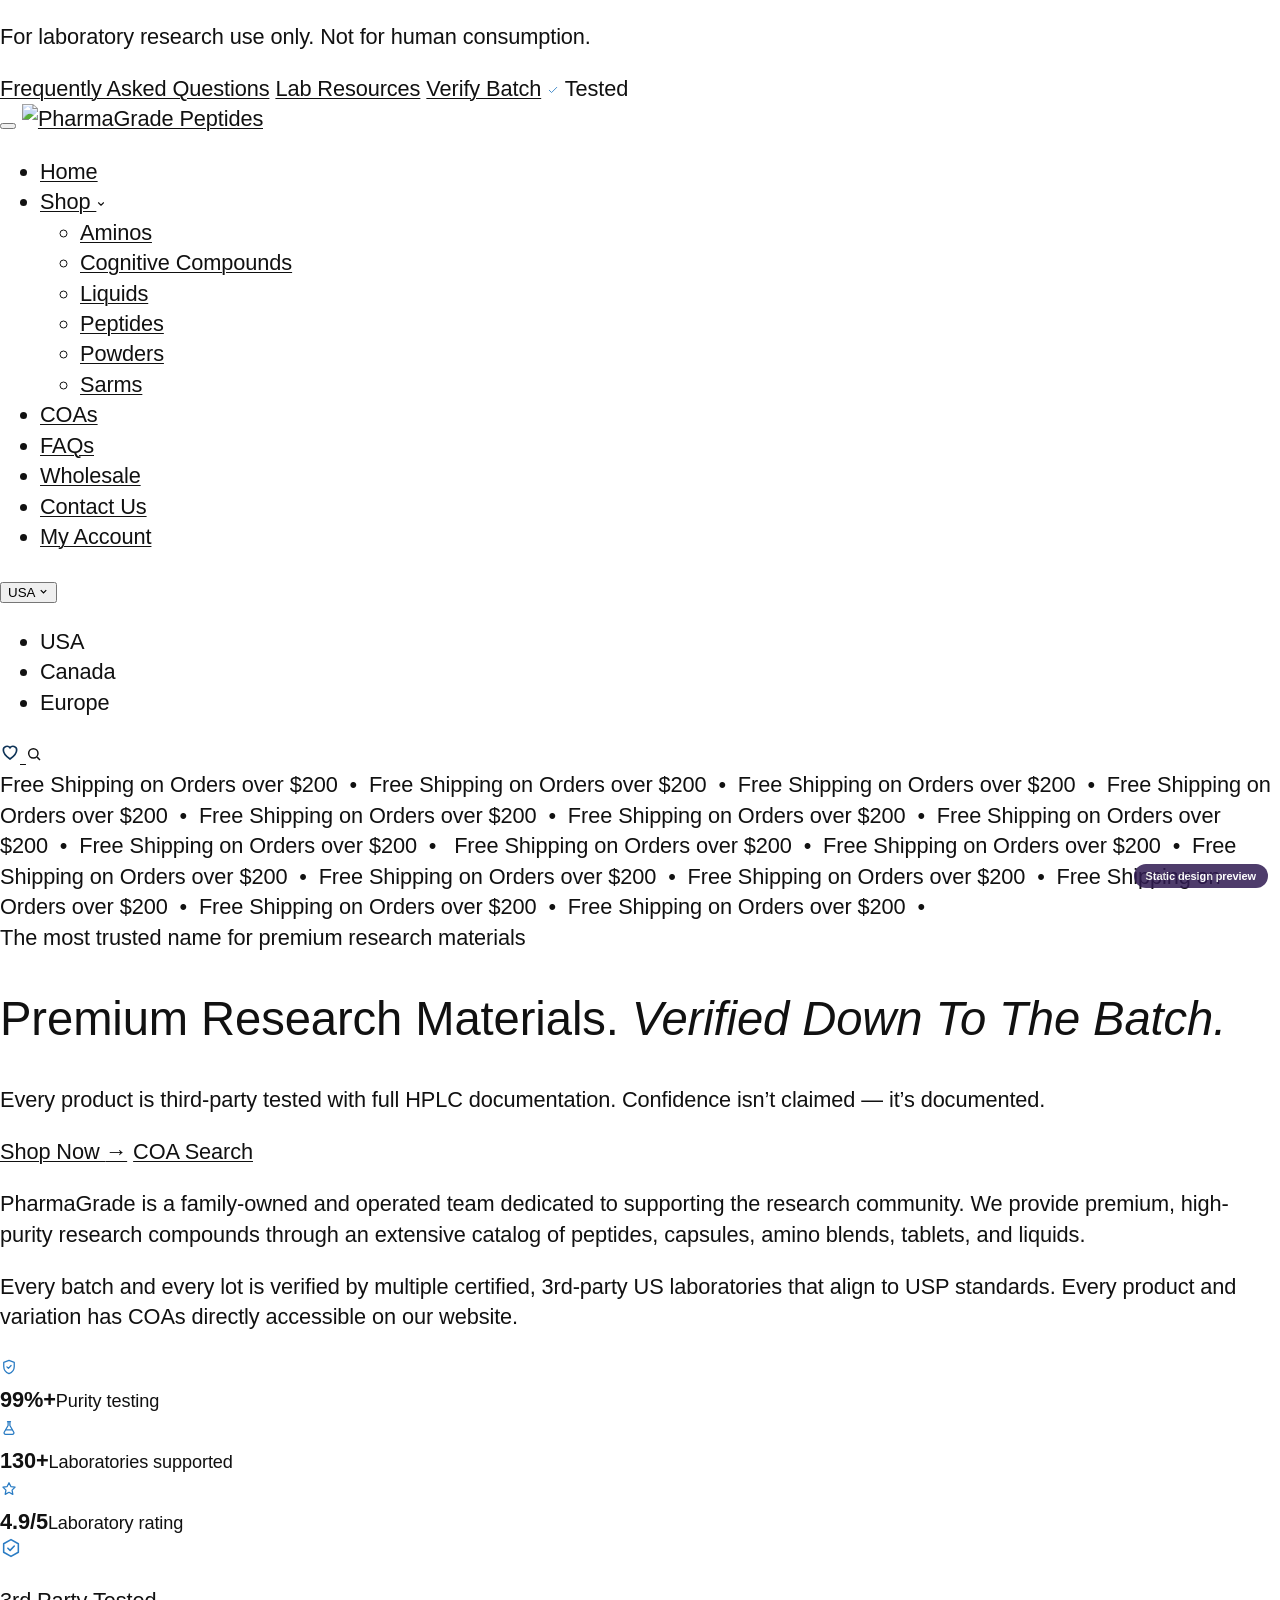
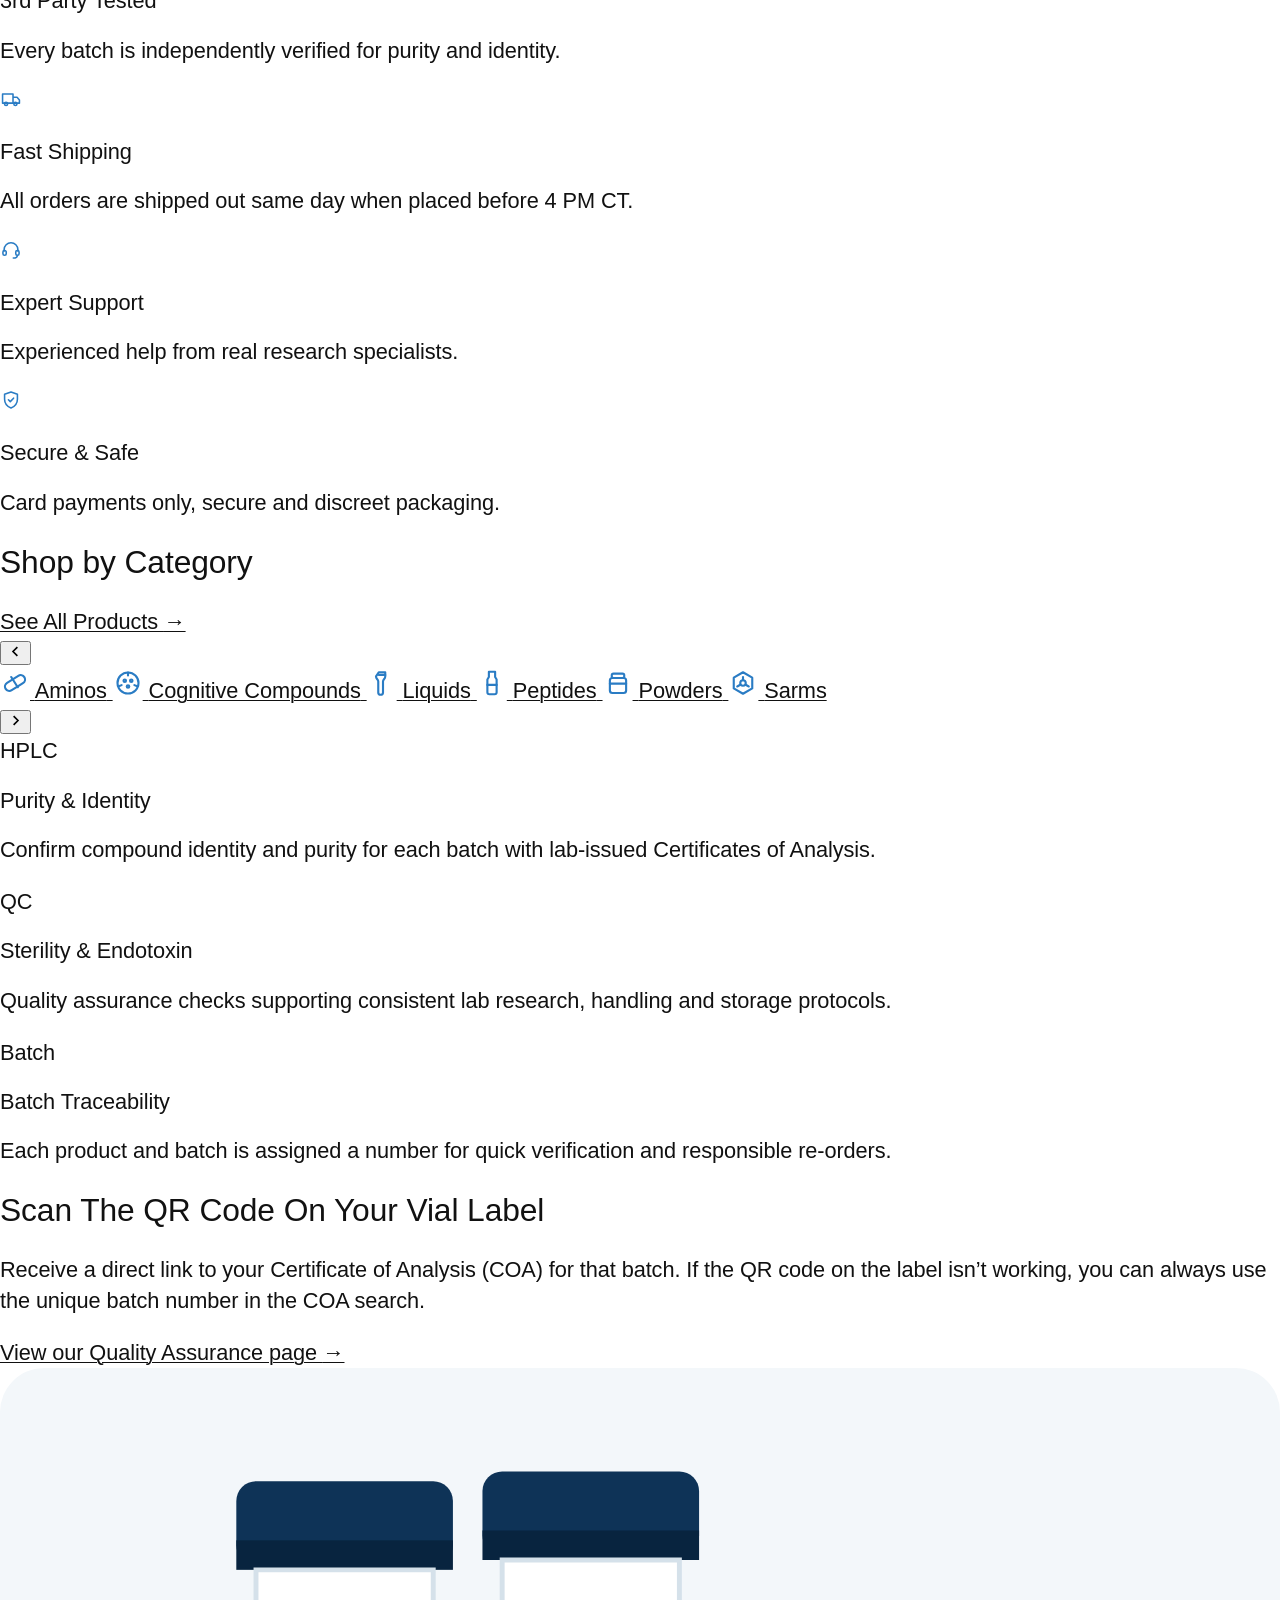
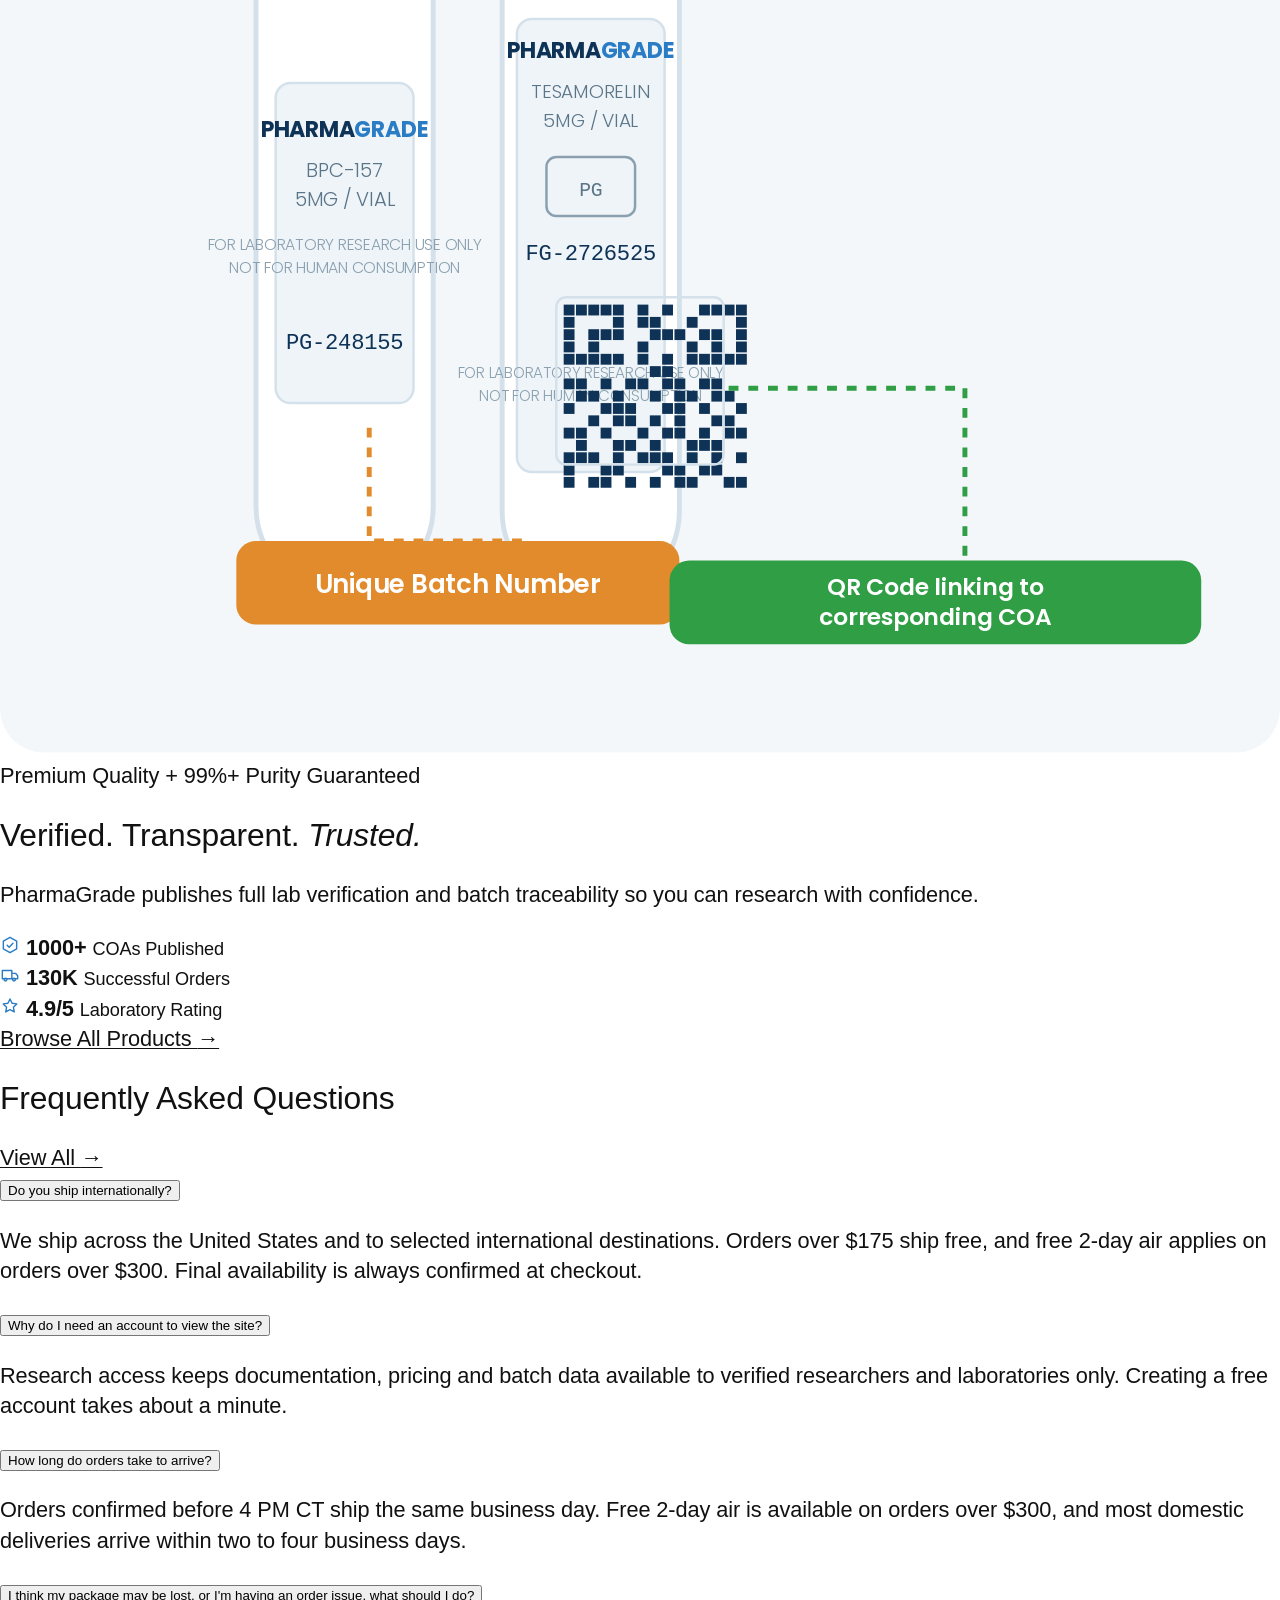
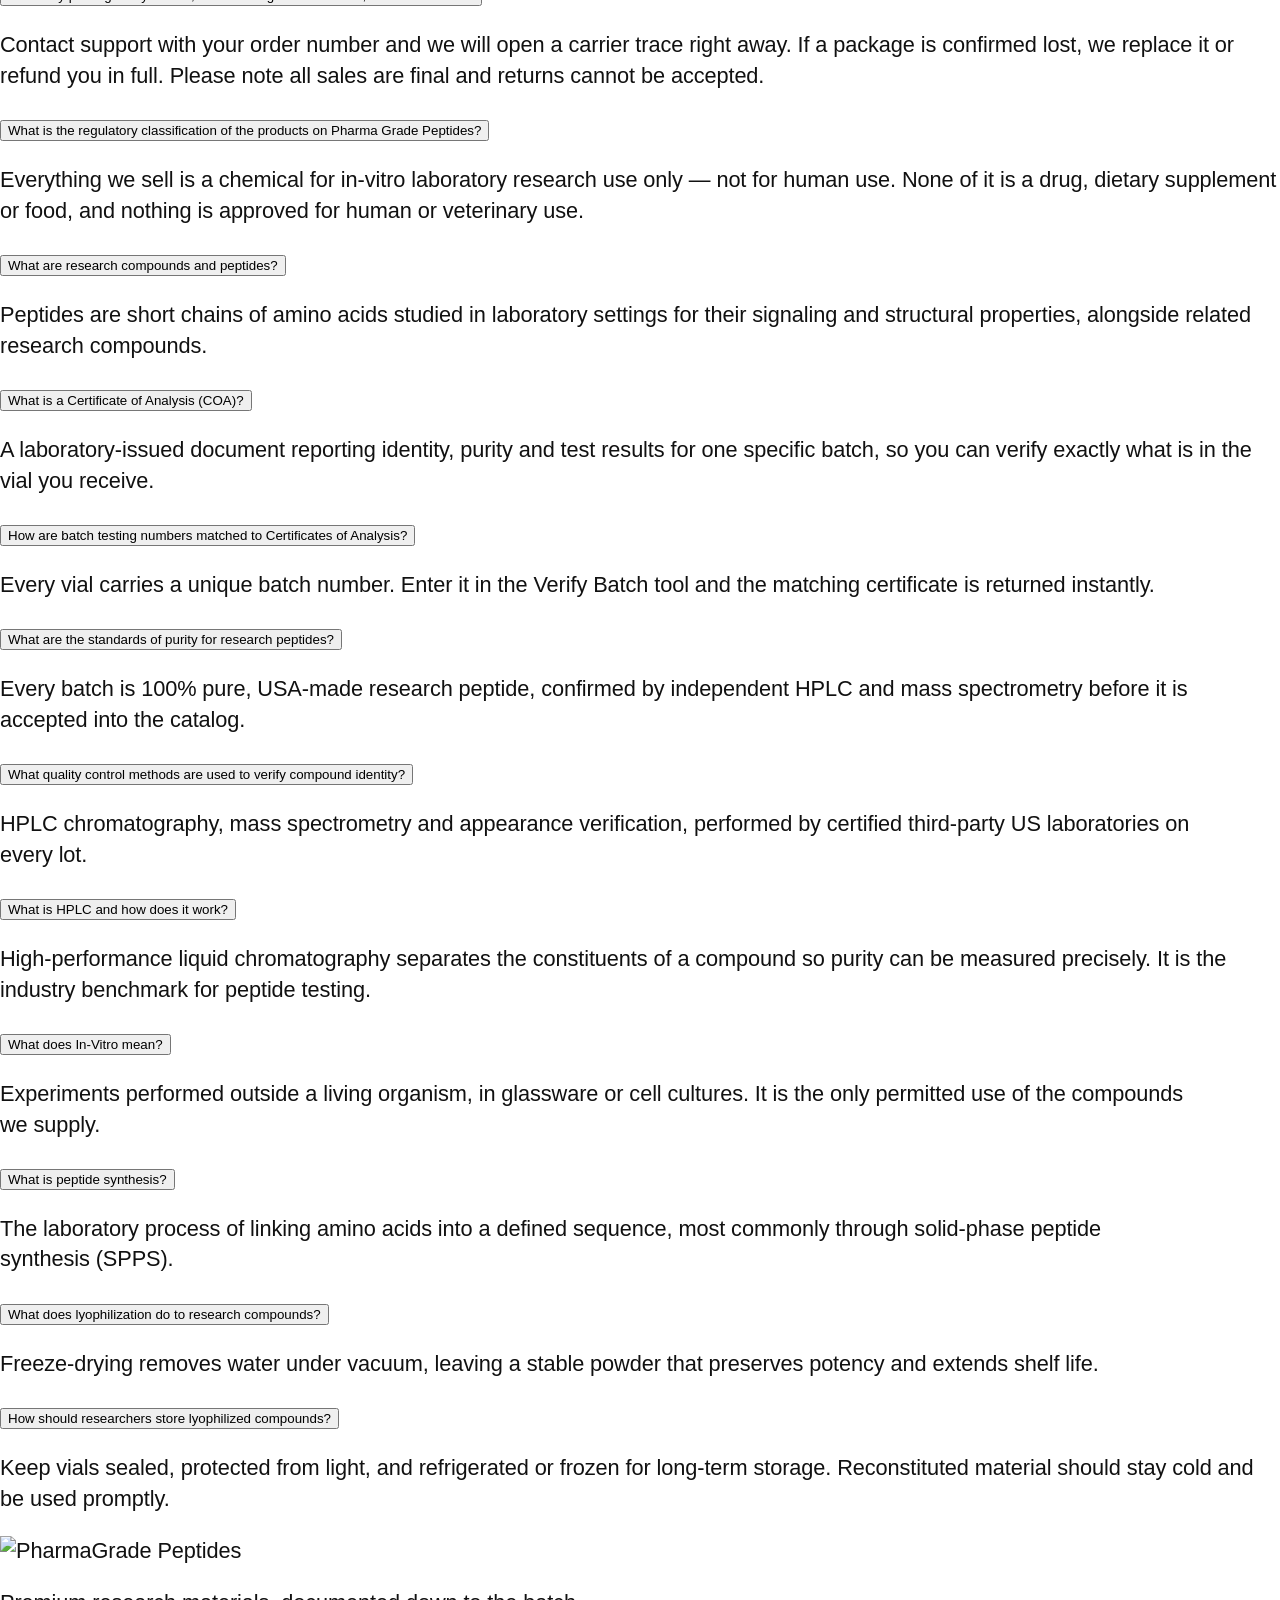
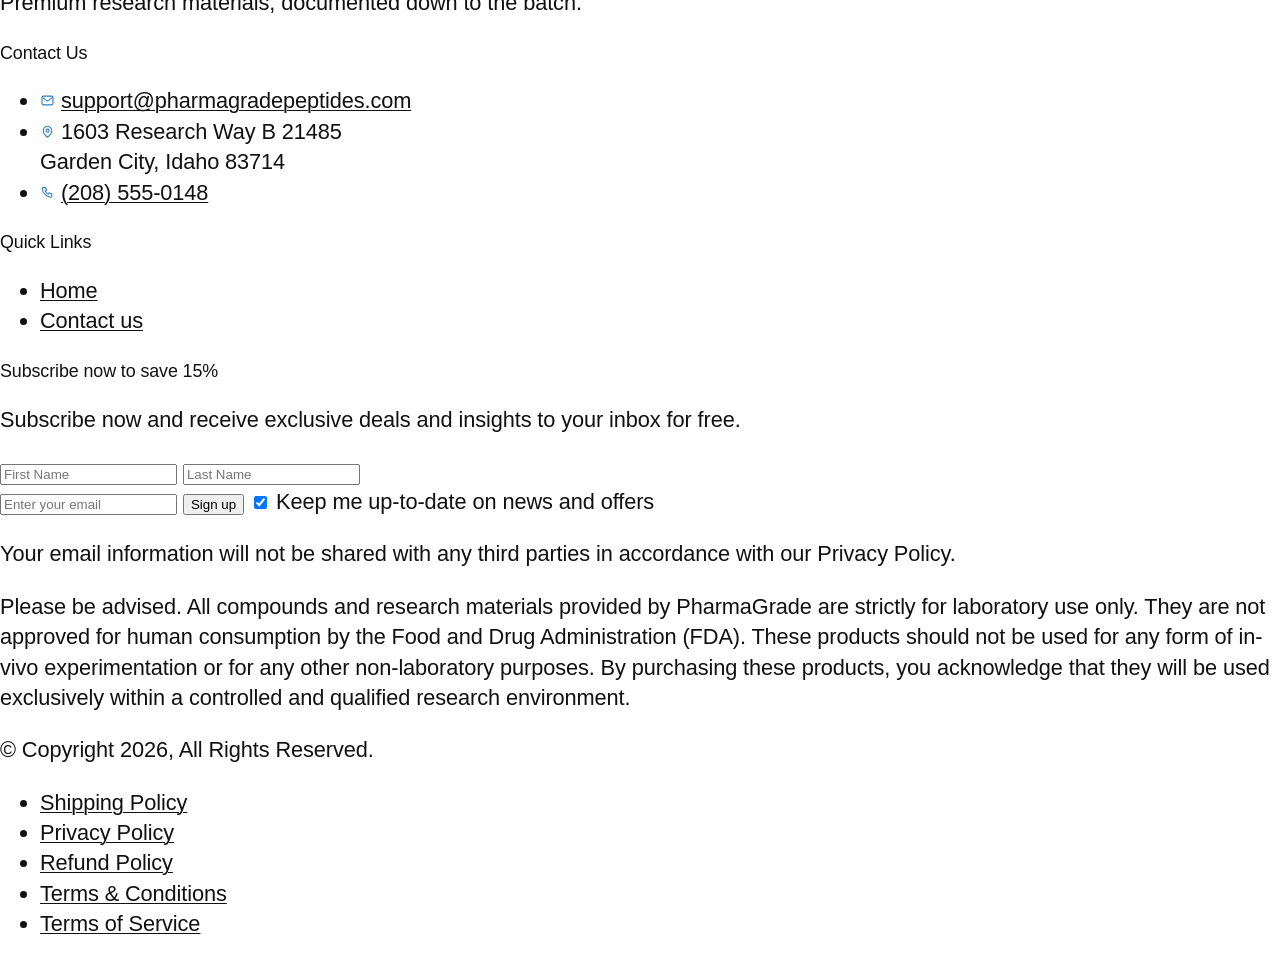
==== landing.html @ 243227a5 "Pharma Grade Peptides — design preview: landing, login (full + card), FAQ" ====
<!DOCTYPE html>
<html lang="en-US">
<head>
	<meta charset="UTF-8">
	<meta name="viewport" content="width=device-width, initial-scale=1">
	<link rel="preconnect" href="https://fonts.gstatic.com" crossorigin>
	<meta name="viewport" content="width=device-width, initial-scale=1" />
<meta name='robots' content='max-image-preview:large' />
<title>pharmagradepeptides</title>
<link rel='dns-prefetch' href='//fonts.googleapis.com' />




<style id="wp-img-auto-sizes-contain-inline-css">
img:is([sizes=auto i],[sizes^="auto," i]){contain-intrinsic-size:3000px 1500px}
/*# sourceURL=wp-img-auto-sizes-contain-inline-css */
</style>
<style id="wp-emoji-styles-inline-css">

	img.wp-smiley, img.emoji {
		display: inline !important;
		border: none !important;
		box-shadow: none !important;
		height: 1em !important;
		width: 1em !important;
		margin: 0 0.07em !important;
		vertical-align: -0.1em !important;
		background: none !important;
		padding: 0 !important;
	}
/*# sourceURL=wp-emoji-styles-inline-css */
</style>
<style id="wp-block-library-inline-css">
:root{--wp-block-synced-color:#7a00df;--wp-block-synced-color--rgb:122,0,223;--wp-bound-block-color:var(--wp-block-synced-color);--wp-editor-canvas-background:#ddd;--wp-admin-theme-color:#007cba;--wp-admin-theme-color--rgb:0,124,186;--wp-admin-theme-color-darker-10:#006ba1;--wp-admin-theme-color-darker-10--rgb:0,107,160.5;--wp-admin-theme-color-darker-20:#005a87;--wp-admin-theme-color-darker-20--rgb:0,90,135;--wp-admin-border-width-focus:2px}@media (min-resolution:192dpi){:root{--wp-admin-border-width-focus:1.5px}}.wp-element-button{cursor:pointer}:root .has-very-light-gray-background-color{background-color:#eee}:root .has-very-dark-gray-background-color{background-color:#313131}:root .has-very-light-gray-color{color:#eee}:root .has-very-dark-gray-color{color:#313131}:root .has-vivid-green-cyan-to-vivid-cyan-blue-gradient-background{background:linear-gradient(135deg,#00d084,#0693e3)}:root .has-purple-crush-gradient-background{background:linear-gradient(135deg,#34e2e4,#4721fb 50%,#ab1dfe)}:root .has-hazy-dawn-gradient-background{background:linear-gradient(135deg,#faaca8,#dad0ec)}:root .has-subdued-olive-gradient-background{background:linear-gradient(135deg,#fafae1,#67a671)}:root .has-atomic-cream-gradient-background{background:linear-gradient(135deg,#fdd79a,#004a59)}:root .has-nightshade-gradient-background{background:linear-gradient(135deg,#330968,#31cdcf)}:root .has-midnight-gradient-background{background:linear-gradient(135deg,#020381,#2874fc)}:root{--wp--preset--font-size--normal:16px;--wp--preset--font-size--huge:42px}.has-regular-font-size{font-size:1em}.has-larger-font-size{font-size:2.625em}.has-normal-font-size{font-size:var(--wp--preset--font-size--normal)}.has-huge-font-size{font-size:var(--wp--preset--font-size--huge)}:root .has-text-align-center{text-align:center}:root .has-text-align-left{text-align:left}:root .has-text-align-right{text-align:right}.has-fit-text{white-space:nowrap!important}#end-resizable-editor-section{display:none}.aligncenter{clear:both}.items-justified-left{justify-content:flex-start}.items-justified-center{justify-content:center}.items-justified-right{justify-content:flex-end}.items-justified-space-between{justify-content:space-between}.screen-reader-text{word-wrap:normal!important;border:0;clip-path:inset(50%);height:1px;margin:-1px;overflow:hidden;padding:0;position:absolute;width:1px;word-break:normal!important}.screen-reader-text:focus{background-color:#ddd;clip-path:none;color:#444;display:block;font-size:1em;height:auto;left:5px;line-height:normal;padding:15px 23px 14px;text-decoration:none;top:5px;width:auto;z-index:100000}html :where(.has-border-color){border-style:solid}html :where([style^=border-color],[style*=";border-color"],[style*="; border-color"]){border-style:solid}html :where([style^=border-top-color],[style*=";border-top-color"],[style*="; border-top-color"]){border-top-style:solid}html :where([style^=border-right-color],[style*=";border-right-color"],[style*="; border-right-color"]){border-right-style:solid}html :where([style^=border-bottom-color],[style*=";border-bottom-color"],[style*="; border-bottom-color"]){border-bottom-style:solid}html :where([style^=border-left-color],[style*=";border-left-color"],[style*="; border-left-color"]){border-left-style:solid}html :where([style^=border-width],[style*=";border-width"],[style*="; border-width"]){border-style:solid}html :where([style^=border-top-width],[style*=";border-top-width"],[style*="; border-top-width"]){border-top-style:solid}html :where([style^=border-right-width],[style*=";border-right-width"],[style*="; border-right-width"]){border-right-style:solid}html :where([style^=border-bottom-width],[style*=";border-bottom-width"],[style*="; border-bottom-width"]){border-bottom-style:solid}html :where([style^=border-left-width],[style*=";border-left-width"],[style*="; border-left-width"]){border-left-style:solid}html :where(img[class*=wp-image-]){height:auto;max-width:100%}:where(figure){margin:0 0 1em}html :where(.is-position-sticky){--wp-admin--admin-bar--position-offset:var(--wp-admin--admin-bar--height,0px)}@media screen and (max-width:600px){html :where(.is-position-sticky){--wp-admin--admin-bar--position-offset:0px}}
/*# sourceURL=/wp-includes/css/dist/block-library/common.min.css */
</style>
<style id="global-styles-inline-css">
:root{--wp--preset--aspect-ratio--square: 1;--wp--preset--aspect-ratio--4-3: 4/3;--wp--preset--aspect-ratio--3-4: 3/4;--wp--preset--aspect-ratio--3-2: 3/2;--wp--preset--aspect-ratio--2-3: 2/3;--wp--preset--aspect-ratio--16-9: 16/9;--wp--preset--aspect-ratio--9-16: 9/16;--wp--preset--color--black: #000000;--wp--preset--color--cyan-bluish-gray: #abb8c3;--wp--preset--color--white: #ffffff;--wp--preset--color--pale-pink: #f78da7;--wp--preset--color--vivid-red: #cf2e2e;--wp--preset--color--luminous-vivid-orange: #ff6900;--wp--preset--color--luminous-vivid-amber: #fcb900;--wp--preset--color--light-green-cyan: #7bdcb5;--wp--preset--color--vivid-green-cyan: #00d084;--wp--preset--color--pale-cyan-blue: #8ed1fc;--wp--preset--color--vivid-cyan-blue: #0693e3;--wp--preset--color--vivid-purple: #9b51e0;--wp--preset--color--base: #FFFFFF;--wp--preset--color--contrast: #111111;--wp--preset--color--accent-1: #FFEE58;--wp--preset--color--accent-2: #F6CFF4;--wp--preset--color--accent-3: #503AA8;--wp--preset--color--accent-4: #686868;--wp--preset--color--accent-5: #FBFAF3;--wp--preset--color--accent-6: color-mix(in srgb, currentColor 20%, transparent);--wp--preset--gradient--vivid-cyan-blue-to-vivid-purple: linear-gradient(135deg,rgb(6,147,227) 0%,rgb(155,81,224) 100%);--wp--preset--gradient--light-green-cyan-to-vivid-green-cyan: linear-gradient(135deg,rgb(122,220,180) 0%,rgb(0,208,130) 100%);--wp--preset--gradient--luminous-vivid-amber-to-luminous-vivid-orange: linear-gradient(135deg,rgb(252,185,0) 0%,rgb(255,105,0) 100%);--wp--preset--gradient--luminous-vivid-orange-to-vivid-red: linear-gradient(135deg,rgb(255,105,0) 0%,rgb(207,46,46) 100%);--wp--preset--gradient--very-light-gray-to-cyan-bluish-gray: linear-gradient(135deg,rgb(238,238,238) 0%,rgb(169,184,195) 100%);--wp--preset--gradient--cool-to-warm-spectrum: linear-gradient(135deg,rgb(74,234,220) 0%,rgb(151,120,209) 20%,rgb(207,42,186) 40%,rgb(238,44,130) 60%,rgb(251,105,98) 80%,rgb(254,248,76) 100%);--wp--preset--gradient--blush-light-purple: linear-gradient(135deg,rgb(255,206,236) 0%,rgb(152,150,240) 100%);--wp--preset--gradient--blush-bordeaux: linear-gradient(135deg,rgb(254,205,165) 0%,rgb(254,45,45) 50%,rgb(107,0,62) 100%);--wp--preset--gradient--luminous-dusk: linear-gradient(135deg,rgb(255,203,112) 0%,rgb(199,81,192) 50%,rgb(65,88,208) 100%);--wp--preset--gradient--pale-ocean: linear-gradient(135deg,rgb(255,245,203) 0%,rgb(182,227,212) 50%,rgb(51,167,181) 100%);--wp--preset--gradient--electric-grass: linear-gradient(135deg,rgb(202,248,128) 0%,rgb(113,206,126) 100%);--wp--preset--gradient--midnight: linear-gradient(135deg,rgb(2,3,129) 0%,rgb(40,116,252) 100%);--wp--preset--font-size--small: 0.875rem;--wp--preset--font-size--medium: clamp(1rem, 1rem + ((1vw - 0.2rem) * 0.196), 1.125rem);--wp--preset--font-size--large: clamp(1.125rem, 1.125rem + ((1vw - 0.2rem) * 0.392), 1.375rem);--wp--preset--font-size--x-large: clamp(1.75rem, 1.75rem + ((1vw - 0.2rem) * 0.392), 2rem);--wp--preset--font-size--xx-large: clamp(2.15rem, 2.15rem + ((1vw - 0.2rem) * 1.333), 3rem);--wp--preset--font-family--manrope: Manrope, sans-serif;--wp--preset--font-family--fira-code: "Fira Code", monospace;--wp--preset--spacing--20: 10px;--wp--preset--spacing--30: 20px;--wp--preset--spacing--40: 30px;--wp--preset--spacing--50: clamp(30px, 5vw, 50px);--wp--preset--spacing--60: clamp(30px, 7vw, 70px);--wp--preset--spacing--70: clamp(50px, 7vw, 90px);--wp--preset--spacing--80: clamp(70px, 10vw, 140px);--wp--preset--shadow--natural: 6px 6px 9px rgba(0, 0, 0, 0.2);--wp--preset--shadow--deep: 12px 12px 50px rgba(0, 0, 0, 0.4);--wp--preset--shadow--sharp: 6px 6px 0px rgba(0, 0, 0, 0.2);--wp--preset--shadow--outlined: 6px 6px 0px -3px rgb(255, 255, 255), 6px 6px rgb(0, 0, 0);--wp--preset--shadow--crisp: 6px 6px 0px rgb(0, 0, 0);}.wp-block-button{--wp--preset--dimension--25: 25%;--wp--preset--dimension--50: 50%;--wp--preset--dimension--75: 75%;--wp--preset--dimension--100: 100%;}:root { --wp--style--global--content-size: 645px;--wp--style--global--wide-size: 1340px; }:where(body) { margin: 0; }.wp-site-blocks { padding-top: var(--wp--style--root--padding-top); padding-bottom: var(--wp--style--root--padding-bottom); }.has-global-padding { padding-right: var(--wp--style--root--padding-right); padding-left: var(--wp--style--root--padding-left); }.has-global-padding > .alignfull { margin-right: calc(var(--wp--style--root--padding-right) * -1); margin-left: calc(var(--wp--style--root--padding-left) * -1); }.has-global-padding :where(:not(.alignfull.is-layout-flow) > .has-global-padding:not(.wp-block-block, .alignfull)) { padding-right: 0; padding-left: 0; }.has-global-padding :where(:not(.alignfull.is-layout-flow) > .has-global-padding:not(.wp-block-block, .alignfull)) > .alignfull { margin-left: 0; margin-right: 0; }.wp-site-blocks > .alignleft { float: left; margin-right: 2em; }.wp-site-blocks > .alignright { float: right; margin-left: 2em; }.wp-site-blocks > .aligncenter { justify-content: center; margin-left: auto; margin-right: auto; }:where(.wp-site-blocks) > * { margin-block-start: 1.2rem; margin-block-end: 0; }:where(.wp-site-blocks) > :first-child { margin-block-start: 0; }:where(.wp-site-blocks) > :last-child { margin-block-end: 0; }:root { --wp--style--block-gap: 1.2rem; }:root :where(.is-layout-flow) > :first-child{margin-block-start: 0;}:root :where(.is-layout-flow) > :last-child{margin-block-end: 0;}:root :where(.is-layout-flow) > *{margin-block-start: 1.2rem;margin-block-end: 0;}:root :where(.is-layout-constrained) > :first-child{margin-block-start: 0;}:root :where(.is-layout-constrained) > :last-child{margin-block-end: 0;}:root :where(.is-layout-constrained) > *{margin-block-start: 1.2rem;margin-block-end: 0;}:root :where(.is-layout-flex){gap: 1.2rem;}:root :where(.is-layout-grid){gap: 1.2rem;}.is-layout-flow > .alignleft{float: left;margin-inline-start: 0;margin-inline-end: 2em;}.is-layout-flow > .alignright{float: right;margin-inline-start: 2em;margin-inline-end: 0;}.is-layout-flow > .aligncenter{margin-left: auto !important;margin-right: auto !important;}.is-layout-constrained > .alignleft{float: left;margin-inline-start: 0;margin-inline-end: 2em;}.is-layout-constrained > .alignright{float: right;margin-inline-start: 2em;margin-inline-end: 0;}.is-layout-constrained > .aligncenter{margin-left: auto !important;margin-right: auto !important;}.is-layout-constrained > :where(:not(.alignleft):not(.alignright):not(.alignfull)){max-width: var(--wp--style--global--content-size);margin-left: auto !important;margin-right: auto !important;}.is-layout-constrained > .alignwide{max-width: var(--wp--style--global--wide-size);}body .is-layout-flex{display: flex;}.is-layout-flex{flex-wrap: wrap;align-items: center;}.is-layout-flex > :is(*, div){margin: 0;}body .is-layout-grid{display: grid;}.is-layout-grid > :is(*, div){margin: 0;}body{background-color: var(--wp--preset--color--base);color: var(--wp--preset--color--contrast);font-family: var(--wp--preset--font-family--manrope);font-size: var(--wp--preset--font-size--large);font-weight: 300;letter-spacing: -0.1px;line-height: 1.4;--wp--style--root--padding-top: 0px;--wp--style--root--padding-right: var(--wp--preset--spacing--50);--wp--style--root--padding-bottom: 0px;--wp--style--root--padding-left: var(--wp--preset--spacing--50);}a:where(:not(.wp-element-button)){color: currentColor;}:root :where(a:where(:not(.wp-element-button)):hover){text-decoration: none;}h1, h2, h3, h4, h5, h6{font-weight: 400;letter-spacing: -0.1px;line-height: 1.125;}h1{font-size: var(--wp--preset--font-size--xx-large);}h2{font-size: var(--wp--preset--font-size--x-large);}h3{font-size: var(--wp--preset--font-size--large);}h4{font-size: var(--wp--preset--font-size--medium);}h5{font-size: var(--wp--preset--font-size--small);letter-spacing: 0.5px;}h6{font-size: var(--wp--preset--font-size--small);font-weight: 700;letter-spacing: 1.4px;text-transform: uppercase;}:root :where(.wp-element-button, .wp-block-button__link){background-color: var(--wp--preset--color--contrast);border-width: 0;color: var(--wp--preset--color--base);font-family: inherit;font-size: var(--wp--preset--font-size--medium);font-style: inherit;font-weight: inherit;letter-spacing: inherit;line-height: inherit;padding-top: 1rem;padding-right: 2.25rem;padding-bottom: 1rem;padding-left: 2.25rem;text-decoration: none;text-transform: inherit;}:root :where(.wp-element-button:hover, .wp-block-button__link:hover){background-color: color-mix(in srgb, var(--wp--preset--color--contrast) 85%, transparent);border-color: transparent;color: var(--wp--preset--color--base);}:root :where(.wp-element-button:focus, .wp-block-button__link:focus){outline-color: var(--wp--preset--color--accent-4);outline-offset: 2px;}:root :where(.wp-element-caption, .wp-block-audio figcaption, .wp-block-embed figcaption, .wp-block-gallery figcaption, .wp-block-image figcaption, .wp-block-table figcaption, .wp-block-video figcaption){font-size: var(--wp--preset--font-size--small);line-height: 1.4;}.has-black-color{color: var(--wp--preset--color--black) !important;}.has-cyan-bluish-gray-color{color: var(--wp--preset--color--cyan-bluish-gray) !important;}.has-white-color{color: var(--wp--preset--color--white) !important;}.has-pale-pink-color{color: var(--wp--preset--color--pale-pink) !important;}.has-vivid-red-color{color: var(--wp--preset--color--vivid-red) !important;}.has-luminous-vivid-orange-color{color: var(--wp--preset--color--luminous-vivid-orange) !important;}.has-luminous-vivid-amber-color{color: var(--wp--preset--color--luminous-vivid-amber) !important;}.has-light-green-cyan-color{color: var(--wp--preset--color--light-green-cyan) !important;}.has-vivid-green-cyan-color{color: var(--wp--preset--color--vivid-green-cyan) !important;}.has-pale-cyan-blue-color{color: var(--wp--preset--color--pale-cyan-blue) !important;}.has-vivid-cyan-blue-color{color: var(--wp--preset--color--vivid-cyan-blue) !important;}.has-vivid-purple-color{color: var(--wp--preset--color--vivid-purple) !important;}.has-base-color{color: var(--wp--preset--color--base) !important;}.has-contrast-color{color: var(--wp--preset--color--contrast) !important;}.has-accent-1-color{color: var(--wp--preset--color--accent-1) !important;}.has-accent-2-color{color: var(--wp--preset--color--accent-2) !important;}.has-accent-3-color{color: var(--wp--preset--color--accent-3) !important;}.has-accent-4-color{color: var(--wp--preset--color--accent-4) !important;}.has-accent-5-color{color: var(--wp--preset--color--accent-5) !important;}.has-accent-6-color{color: var(--wp--preset--color--accent-6) !important;}.has-black-background-color{background-color: var(--wp--preset--color--black) !important;}.has-cyan-bluish-gray-background-color{background-color: var(--wp--preset--color--cyan-bluish-gray) !important;}.has-white-background-color{background-color: var(--wp--preset--color--white) !important;}.has-pale-pink-background-color{background-color: var(--wp--preset--color--pale-pink) !important;}.has-vivid-red-background-color{background-color: var(--wp--preset--color--vivid-red) !important;}.has-luminous-vivid-orange-background-color{background-color: var(--wp--preset--color--luminous-vivid-orange) !important;}.has-luminous-vivid-amber-background-color{background-color: var(--wp--preset--color--luminous-vivid-amber) !important;}.has-light-green-cyan-background-color{background-color: var(--wp--preset--color--light-green-cyan) !important;}.has-vivid-green-cyan-background-color{background-color: var(--wp--preset--color--vivid-green-cyan) !important;}.has-pale-cyan-blue-background-color{background-color: var(--wp--preset--color--pale-cyan-blue) !important;}.has-vivid-cyan-blue-background-color{background-color: var(--wp--preset--color--vivid-cyan-blue) !important;}.has-vivid-purple-background-color{background-color: var(--wp--preset--color--vivid-purple) !important;}.has-base-background-color{background-color: var(--wp--preset--color--base) !important;}.has-contrast-background-color{background-color: var(--wp--preset--color--contrast) !important;}.has-accent-1-background-color{background-color: var(--wp--preset--color--accent-1) !important;}.has-accent-2-background-color{background-color: var(--wp--preset--color--accent-2) !important;}.has-accent-3-background-color{background-color: var(--wp--preset--color--accent-3) !important;}.has-accent-4-background-color{background-color: var(--wp--preset--color--accent-4) !important;}.has-accent-5-background-color{background-color: var(--wp--preset--color--accent-5) !important;}.has-accent-6-background-color{background-color: var(--wp--preset--color--accent-6) !important;}.has-black-border-color{border-color: var(--wp--preset--color--black) !important;}.has-cyan-bluish-gray-border-color{border-color: var(--wp--preset--color--cyan-bluish-gray) !important;}.has-white-border-color{border-color: var(--wp--preset--color--white) !important;}.has-pale-pink-border-color{border-color: var(--wp--preset--color--pale-pink) !important;}.has-vivid-red-border-color{border-color: var(--wp--preset--color--vivid-red) !important;}.has-luminous-vivid-orange-border-color{border-color: var(--wp--preset--color--luminous-vivid-orange) !important;}.has-luminous-vivid-amber-border-color{border-color: var(--wp--preset--color--luminous-vivid-amber) !important;}.has-light-green-cyan-border-color{border-color: var(--wp--preset--color--light-green-cyan) !important;}.has-vivid-green-cyan-border-color{border-color: var(--wp--preset--color--vivid-green-cyan) !important;}.has-pale-cyan-blue-border-color{border-color: var(--wp--preset--color--pale-cyan-blue) !important;}.has-vivid-cyan-blue-border-color{border-color: var(--wp--preset--color--vivid-cyan-blue) !important;}.has-vivid-purple-border-color{border-color: var(--wp--preset--color--vivid-purple) !important;}.has-base-border-color{border-color: var(--wp--preset--color--base) !important;}.has-contrast-border-color{border-color: var(--wp--preset--color--contrast) !important;}.has-accent-1-border-color{border-color: var(--wp--preset--color--accent-1) !important;}.has-accent-2-border-color{border-color: var(--wp--preset--color--accent-2) !important;}.has-accent-3-border-color{border-color: var(--wp--preset--color--accent-3) !important;}.has-accent-4-border-color{border-color: var(--wp--preset--color--accent-4) !important;}.has-accent-5-border-color{border-color: var(--wp--preset--color--accent-5) !important;}.has-accent-6-border-color{border-color: var(--wp--preset--color--accent-6) !important;}.has-vivid-cyan-blue-to-vivid-purple-gradient-background{background: var(--wp--preset--gradient--vivid-cyan-blue-to-vivid-purple) !important;}.has-light-green-cyan-to-vivid-green-cyan-gradient-background{background: var(--wp--preset--gradient--light-green-cyan-to-vivid-green-cyan) !important;}.has-luminous-vivid-amber-to-luminous-vivid-orange-gradient-background{background: var(--wp--preset--gradient--luminous-vivid-amber-to-luminous-vivid-orange) !important;}.has-luminous-vivid-orange-to-vivid-red-gradient-background{background: var(--wp--preset--gradient--luminous-vivid-orange-to-vivid-red) !important;}.has-very-light-gray-to-cyan-bluish-gray-gradient-background{background: var(--wp--preset--gradient--very-light-gray-to-cyan-bluish-gray) !important;}.has-cool-to-warm-spectrum-gradient-background{background: var(--wp--preset--gradient--cool-to-warm-spectrum) !important;}.has-blush-light-purple-gradient-background{background: var(--wp--preset--gradient--blush-light-purple) !important;}.has-blush-bordeaux-gradient-background{background: var(--wp--preset--gradient--blush-bordeaux) !important;}.has-luminous-dusk-gradient-background{background: var(--wp--preset--gradient--luminous-dusk) !important;}.has-pale-ocean-gradient-background{background: var(--wp--preset--gradient--pale-ocean) !important;}.has-electric-grass-gradient-background{background: var(--wp--preset--gradient--electric-grass) !important;}.has-midnight-gradient-background{background: var(--wp--preset--gradient--midnight) !important;}.has-small-font-size{font-size: var(--wp--preset--font-size--small) !important;}.has-medium-font-size{font-size: var(--wp--preset--font-size--medium) !important;}.has-large-font-size{font-size: var(--wp--preset--font-size--large) !important;}.has-x-large-font-size{font-size: var(--wp--preset--font-size--x-large) !important;}.has-xx-large-font-size{font-size: var(--wp--preset--font-size--xx-large) !important;}.has-manrope-font-family{font-family: var(--wp--preset--font-family--manrope) !important;}.has-fira-code-font-family{font-family: var(--wp--preset--font-family--fira-code) !important;}
/*# sourceURL=global-styles-inline-css */
</style>
<style id="wp-block-template-skip-link-inline-css">
/*! This file is auto-generated */
.skip-link.screen-reader-text{border:0;clip-path:inset(50%);height:1px;margin:-1px;overflow:hidden;padding:0;position:absolute!important;width:1px;word-wrap:normal!important;word-break:normal!important}.skip-link.screen-reader-text:focus{background-color:#eee;clip-path:none;color:#444;display:block;font-size:1em;height:auto;left:5px;line-height:normal;padding:15px 23px 14px;text-decoration:none;top:5px;width:auto;z-index:100000}
/*# sourceURL=/wp-includes/css/wp-block-template-skip-link.min.css */
</style>
<style id="twentytwentyfive-style-inline-css">
a{text-decoration-thickness:1px!important;text-underline-offset:.1em}:where(.wp-site-blocks :focus){outline-width:2px;outline-style:solid}.wp-block-navigation .wp-block-navigation-submenu .wp-block-navigation-item:not(:last-child){margin-bottom:3px}.wp-block-navigation .wp-block-navigation-item .wp-block-navigation-item__content{outline-offset:4px}.wp-block-navigation .wp-block-navigation-item ul.wp-block-navigation__submenu-container .wp-block-navigation-item__content{outline-offset:0}blockquote,caption,figcaption,h1,h2,h3,h4,h5,h6,p{text-wrap:pretty}.more-link{display:block}:where(pre){overflow-x:auto}
/*# sourceURL=http://localhost:10399/wp-content/themes/twentytwentyfive/style.min.css */
</style>
<link rel='stylesheet' id='pgp-fonts-css' href='https://fonts.googleapis.com/css2?family=Poppins:ital,wght@0,300;0,400;0,500;0,600;0,700;0,800;1,400&#038;family=Montserrat:ital,wght@0,300;0,400;0,500;0,600;0,700;0,800;1,400&#038;display=swap' media='all' />
<link rel='stylesheet' id='pgp-landing-css' href='assets/assets/css/landing.css' media='all' />
<link rel="https://api.w.org/" href="http://localhost:10399/wp-json/" />


<link rel='shortlink' href='http://localhost:10399/' />

			<style>
				.e-con.e-parent:nth-of-type(n+4):not(.e-lazyloaded):not(.e-no-lazyload),
				.e-con.e-parent:nth-of-type(n+4):not(.e-lazyloaded):not(.e-no-lazyload) * {
					background-image: none !important;
				}
				@media screen and (max-height: 1024px) {
					.e-con.e-parent:nth-of-type(n+3):not(.e-lazyloaded):not(.e-no-lazyload),
					.e-con.e-parent:nth-of-type(n+3):not(.e-lazyloaded):not(.e-no-lazyload) * {
						background-image: none !important;
					}
				}
				@media screen and (max-height: 640px) {
					.e-con.e-parent:nth-of-type(n+2):not(.e-lazyloaded):not(.e-no-lazyload),
					.e-con.e-parent:nth-of-type(n+2):not(.e-lazyloaded):not(.e-no-lazyload) * {
						background-image: none !important;
					}
				}
			</style>
			<style class="wp-fonts-local">
@font-face{font-family:Manrope;font-style:normal;font-weight:200 800;font-display:fallback;src:url('http://localhost:10399/wp-content/themes/twentytwentyfive/assets/fonts/manrope/Manrope-VariableFont_wght.woff2') format('woff2');}
@font-face{font-family:"Fira Code";font-style:normal;font-weight:300 700;font-display:fallback;src:url('http://localhost:10399/wp-content/themes/twentytwentyfive/assets/fonts/fira-code/FiraCode-VariableFont_wght.woff2') format('woff2');}
</style>
</head>
<body class="home wp-singular page-template-default page page-id-5 wp-embed-responsive wp-theme-twentytwentyfive pgp-standalone elementor-default elementor-kit-12">
		<div class="pgp-site">

			<!-- ======================= Top utility bar ======================= -->
			<div class="pgp-topbar">
				<div class="pgp-container pgp-topbar__in">
					<p class="pgp-topbar__note">For laboratory research use only. Not for human consumption.</p>
					<div class="pgp-topbar__links">
						<a href="#pgp-faq">Frequently Asked Questions</a>
						<a href="#">Lab Resources</a>
						<a href="#">Verify Batch</a>
						<span class="pgp-topbar__pill"><svg viewBox="0 0 24 24" width="12" height="12" fill="none" stroke="#2a7cc4" stroke-width="1.7" stroke-linecap="round" stroke-linejoin="round" aria-hidden="true"><path d="M4.5 12.5l4.6 4.6L19.5 6.7"/></svg> Tested</span>
					</div>
				</div>
			</div>

			<!-- ======================= Header ======================= -->
			<header class="pgp-header" id="pgpHeader">
				<div class="pgp-container pgp-header__in">
					<button type="button" class="pgp-burger js-pgp-burger" aria-label="Open menu" aria-expanded="false" aria-controls="pgpNav">
						<span></span><span></span><span></span>
					</button>

					<a class="pgp-logo" href="http://localhost:10399/">
						<img decoding="async" src="assets/assets/img/logo.svg" alt="PharmaGrade Peptides" width="150" height="44">
					</a>

					<nav class="pgp-nav" id="pgpNav" aria-label="Primary">
						<ul>
							<li class="is-active"><a href="http://localhost:10399/">Home</a></li>
							<li class="pgp-nav__has-sub">
								<a href="#">Shop <svg viewBox="0 0 24 24" width="10" height="10" fill="none" stroke="#2a7cc4" stroke-width="1.7" stroke-linecap="round" stroke-linejoin="round" aria-hidden="true"><path d="m6 9 6 6 6-6" fill="none" stroke="currentColor" stroke-width="2.6" stroke-linecap="round" stroke-linejoin="round"/></svg></a>
								<ul class="pgp-nav__sub">
									<li><a href="#">Aminos</a></li>
									<li><a href="#">Cognitive Compounds</a></li>
									<li><a href="#">Liquids</a></li>
									<li><a href="#">Peptides</a></li>
									<li><a href="#">Powders</a></li>
									<li><a href="#">Sarms</a></li>
								</ul>
							</li>
							<li><a href="#">COAs</a></li>
							<li><a href="#pgp-faq">FAQs</a></li>
							<li><a href="#">Wholesale</a></li>
							<li><a href="#">Contact Us</a></li>
							<li><a href="http://localhost:10399/research-access/">My Account</a></li>
						</ul>
					</nav>

					<div class="pgp-header__tools">
						<div class="pgp-region js-pgp-region">
							<button type="button" class="pgp-region__btn" aria-haspopup="true" aria-expanded="false">
								<span class="js-pgp-region-label">USA</span>
								<svg viewBox="0 0 24 24" width="11" height="11" fill="none" stroke="currentColor" stroke-width="2.6" aria-hidden="true"><path d="m6 9 6 6 6-6"/></svg>
							</button>
							<ul class="pgp-region__menu" role="menu">
								<li role="menuitem" tabindex="0" data-region="USA">USA</li>
								<li role="menuitem" tabindex="0" data-region="CA">Canada</li>
								<li role="menuitem" tabindex="0" data-region="EU">Europe</li>
							</ul>
						</div>
						<a class="pgp-wishlist" href="#" aria-label="Saved items">
							<svg viewBox="0 0 24 24" width="20" height="20" fill="none" stroke="#0e3357" stroke-width="2" aria-hidden="true"><path d="M12 20.4S4 15.1 4 9.6A4.4 4.4 0 0 1 12 7a4.4 4.4 0 0 1 8 2.6c0 5.5-8 10.8-8 10.8z"/></svg>
							<i></i>
						</a>
						<a class="pgp-searchbtn" href="http://localhost:10399/?s=" aria-label="Search">
							<svg viewBox="0 0 24 24" width="16" height="16" fill="none" stroke="currentColor" stroke-width="2.2" aria-hidden="true"><circle cx="11" cy="11" r="7"/><path d="m21 21-4.3-4.3"/></svg>
						</a>
					</div>
				</div>
			</header>

			<!-- ======================= Shipping marquee ======================= -->
			<div class="pgp-marquee" aria-hidden="true">
				<div class="pgp-marquee__track">
					<span>Free Shipping on Orders over $200&nbsp;&nbsp;&bull;&nbsp;&nbsp;Free Shipping on Orders over $200&nbsp;&nbsp;&bull;&nbsp;&nbsp;Free Shipping on Orders over $200&nbsp;&nbsp;&bull;&nbsp;&nbsp;Free Shipping on Orders over $200&nbsp;&nbsp;&bull;&nbsp;&nbsp;Free Shipping on Orders over $200&nbsp;&nbsp;&bull;&nbsp;&nbsp;Free Shipping on Orders over $200&nbsp;&nbsp;&bull;&nbsp;&nbsp;Free Shipping on Orders over $200&nbsp;&nbsp;&bull;&nbsp;&nbsp;Free Shipping on Orders over $200&nbsp;&nbsp;&bull;&nbsp;&nbsp;</span>
					<span>Free Shipping on Orders over $200&nbsp;&nbsp;&bull;&nbsp;&nbsp;Free Shipping on Orders over $200&nbsp;&nbsp;&bull;&nbsp;&nbsp;Free Shipping on Orders over $200&nbsp;&nbsp;&bull;&nbsp;&nbsp;Free Shipping on Orders over $200&nbsp;&nbsp;&bull;&nbsp;&nbsp;Free Shipping on Orders over $200&nbsp;&nbsp;&bull;&nbsp;&nbsp;Free Shipping on Orders over $200&nbsp;&nbsp;&bull;&nbsp;&nbsp;Free Shipping on Orders over $200&nbsp;&nbsp;&bull;&nbsp;&nbsp;Free Shipping on Orders over $200&nbsp;&nbsp;&bull;&nbsp;&nbsp;</span>
				</div>
			</div>

			<!-- ======================= Hero ======================= -->
			<section class="pgp-hero">
				<div class="pgp-container">
					<div class="pgp-hero__panel">
						<div class="pgp-hero__grid">
							<div class="pgp-hero__copy">
								<span class="pgp-hero__badge">The most trusted name for premium research materials</span>
								<h1>Premium Research Materials. <em>Verified Down To The Batch.</em></h1>
								<p>Every product is third-party tested with full HPLC documentation. Confidence isn&rsquo;t claimed &mdash; it&rsquo;s documented.</p>
								<div class="pgp-hero__cta">
									<a class="pgp-btn pgp-btn--sky" href="#pgp-categories">Shop Now <span class="pgp-arrow">&rarr;</span></a>
									<a class="pgp-btn pgp-btn--ghost" href="#">COA Search</a>
								</div>
							</div>
							<div class="pgp-hero__side">
								<div class="pgp-hero__about">
									<p>PharmaGrade is a family-owned and operated team dedicated to supporting the research community. We provide premium, high-purity research compounds through an extensive catalog of peptides, capsules, amino blends, tablets, and liquids.</p>
									<p>Every batch and every lot is verified by multiple certified, 3rd-party US laboratories that align to USP standards. Every product and variation has COAs directly accessible on our website.</p>
								</div>
								<div class="pgp-hero__stats">
									<div class="pgp-hero__stat">
										<span class="pgp-hero__staticon"><svg viewBox="0 0 24 24" width="18" height="18" fill="none" stroke="#2a7cc4" stroke-width="1.7" stroke-linecap="round" stroke-linejoin="round" aria-hidden="true"><path d="M12 3.2l7 2.6v5.4c0 4.6-3 7.9-7 9.6-4-1.7-7-5-7-9.6V5.8z"/><path d="M9.2 11.8l2 2 3.6-3.8"/></svg></span>
										<div><b>99%+</b><small>Purity testing</small></div>
									</div>
									<div class="pgp-hero__stat">
										<span class="pgp-hero__staticon"><svg viewBox="0 0 24 24" width="18" height="18" fill="none" stroke="#2a7cc4" stroke-width="1.7" stroke-linecap="round" stroke-linejoin="round" aria-hidden="true"><path d="M10 3.5h4M10.8 3.5v5.1L5.6 17.7a2 2 0 0 0 1.8 2.8h9.2a2 2 0 0 0 1.8-2.8l-5.2-9.1V3.5"/><path d="M8 14.5h8"/></svg></span>
										<div><b>130+</b><small>Laboratories supported</small></div>
									</div>
									<div class="pgp-hero__stat">
										<span class="pgp-hero__staticon"><svg viewBox="0 0 24 24" width="18" height="18" fill="none" stroke="#2a7cc4" stroke-width="1.7" stroke-linecap="round" stroke-linejoin="round" aria-hidden="true"><path d="M12 3.6l2.5 5.1 5.6.8-4 4 1 5.6-5.1-2.7-5.1 2.7 1-5.6-4-4 5.6-.8z"/></svg></span>
										<div><b>4.9/5</b><small>Laboratory rating</small></div>
									</div>
								</div>
							</div>
						</div>
					</div>
				</div>
			</section>

			<!-- ======================= Feature strip ======================= -->
			<section class="pgp-feats" aria-label="Why researchers order from us">
				<div class="pgp-container pgp-feats__grid">
					<div class="pgp-feat">
						<span class="pgp-feat__icon"><svg viewBox="0 0 24 24" width="22" height="22" fill="none" stroke="#2a7cc4" stroke-width="1.7" stroke-linecap="round" stroke-linejoin="round" aria-hidden="true"><path d="M12 2.8l8 4.6v9.2l-8 4.6-8-4.6V7.4z"/><path d="M8.6 12.2l2.4 2.4 4.6-4.8"/></svg></span>
						<div>
							<h3>3rd Party Tested</h3>
							<p>Every batch is independently verified for purity and identity.</p>
						</div>
					</div>
					<div class="pgp-feat">
						<span class="pgp-feat__icon"><svg viewBox="0 0 24 24" width="22" height="22" fill="none" stroke="#2a7cc4" stroke-width="1.7" stroke-linecap="round" stroke-linejoin="round" aria-hidden="true"><path d="M2.8 6.5h11.4v10H2.8zM14.2 10h4.4l2.6 3v3.5h-7"/><circle cx="6.6" cy="17.4" r="1.7"/><circle cx="16.8" cy="17.4" r="1.7"/></svg></span>
						<div>
							<h3>Fast Shipping</h3>
							<p>All orders are shipped out same day when placed before 4 PM CT.</p>
						</div>
					</div>
					<div class="pgp-feat">
						<span class="pgp-feat__icon"><svg viewBox="0 0 24 24" width="22" height="22" fill="none" stroke="#2a7cc4" stroke-width="1.7" stroke-linecap="round" stroke-linejoin="round" aria-hidden="true"><path d="M4.5 13.2v-1.7a7.5 7.5 0 0 1 15 0v1.7"/><rect x="3.2" y="12.6" width="3.6" height="5.2" rx="1.6"/><rect x="17.2" y="12.6" width="3.6" height="5.2" rx="1.6"/><path d="M18.9 17.9c0 1.9-2 2.9-4.4 2.9"/></svg></span>
						<div>
							<h3>Expert Support</h3>
							<p>Experienced help from real research specialists.</p>
						</div>
					</div>
					<div class="pgp-feat">
						<span class="pgp-feat__icon"><svg viewBox="0 0 24 24" width="22" height="22" fill="none" stroke="#2a7cc4" stroke-width="1.7" stroke-linecap="round" stroke-linejoin="round" aria-hidden="true"><path d="M12 3.2l7 2.6v5.4c0 4.6-3 7.9-7 9.6-4-1.7-7-5-7-9.6V5.8z"/><path d="M9.2 11.8l2 2 3.6-3.8"/></svg></span>
						<div>
							<h3>Secure &amp; Safe</h3>
							<p>Card payments only, secure and discreet packaging.</p>
						</div>
					</div>
				</div>
			</section>

			<!-- ======================= Shop by Category ======================= -->
			<section class="pgp-cats" id="pgp-categories">
				<div class="pgp-container">
					<div class="pgp-sechead">
						<h2>Shop <span>by Category</span></h2>
						<a class="pgp-btn pgp-btn--pill" href="#">See All Products <span class="pgp-arrow">&rarr;</span></a>
					</div>
					<div class="pgp-carousel">
						<button type="button" class="pgp-carousel__arrow pgp-carousel__arrow--prev js-pgp-prev" aria-label="Previous categories">
							<svg viewBox="0 0 24 24" width="15" height="15" fill="none" stroke="currentColor" stroke-width="2.6" aria-hidden="true"><path d="M15 5l-7 7 7 7"/></svg>
						</button>
						<div class="pgp-carousel__track js-pgp-track">
															<a class="pgp-cat" href="#">
									<span class="pgp-cat__icon"><svg viewBox="0 0 24 24" width="30" height="30" fill="none" stroke="#2a7cc4" stroke-width="1.7" stroke-linecap="round" stroke-linejoin="round" aria-hidden="true"><rect x="3.2" y="8.5" width="17.6" height="7" rx="3.5" transform="rotate(-32 12 12)"/><path d="M9 7.2l5.2 8.2"/></svg></span>
									<span class="pgp-cat__name">Aminos</span>
								</a>
															<a class="pgp-cat" href="#">
									<span class="pgp-cat__icon"><svg viewBox="0 0 24 24" width="30" height="30" fill="none" stroke="#2a7cc4" stroke-width="1.7" stroke-linecap="round" stroke-linejoin="round" aria-hidden="true"><circle cx="12" cy="12" r="8.4"/><circle cx="9.4" cy="10.2" r="1"/><circle cx="14.6" cy="10.2" r="1"/><circle cx="12" cy="14.8" r="1"/><path d="M12 3.6v2.4M4.6 14.6l2.3-.9M19.4 14.6l-2.3-.9"/></svg></span>
									<span class="pgp-cat__name">Cognitive Compounds</span>
								</a>
															<a class="pgp-cat" href="#">
									<span class="pgp-cat__icon"><svg viewBox="0 0 24 24" width="30" height="30" fill="none" stroke="#2a7cc4" stroke-width="1.7" stroke-linecap="round" stroke-linejoin="round" aria-hidden="true"><path d="M9.4 3.5h5.2v3.2c0 1-.5 1.7-1 2.3-.5.6-.8 1-.8 1.8v8.7a1.9 1.9 0 0 1-3.8 0v-8.7c0-.8-.3-1.2-.8-1.8-.5-.6-1-1.3-1-2.3z"/><path d="M9.4 5.6h5.2"/></svg></span>
									<span class="pgp-cat__name">Liquids</span>
								</a>
															<a class="pgp-cat" href="#">
									<span class="pgp-cat__icon"><svg viewBox="0 0 24 24" width="30" height="30" fill="none" stroke="#2a7cc4" stroke-width="1.7" stroke-linecap="round" stroke-linejoin="round" aria-hidden="true"><path d="M9.5 3h5v4.2l1.2 2v10.2a1.6 1.6 0 0 1-1.6 1.6h-4.2a1.6 1.6 0 0 1-1.6-1.6V9.2l1.2-2z"/><path d="M8.3 13.5h7.4"/></svg></span>
									<span class="pgp-cat__name">Peptides</span>
								</a>
															<a class="pgp-cat" href="#">
									<span class="pgp-cat__icon"><svg viewBox="0 0 24 24" width="30" height="30" fill="none" stroke="#2a7cc4" stroke-width="1.7" stroke-linecap="round" stroke-linejoin="round" aria-hidden="true"><rect x="5.5" y="8" width="13" height="12" rx="2"/><rect x="7" y="4.5" width="10" height="3.5" rx="1.4"/><path d="M5.5 12.5h13"/></svg></span>
									<span class="pgp-cat__name">Powders</span>
								</a>
															<a class="pgp-cat" href="#">
									<span class="pgp-cat__icon"><svg viewBox="0 0 24 24" width="30" height="30" fill="none" stroke="#2a7cc4" stroke-width="1.7" stroke-linecap="round" stroke-linejoin="round" aria-hidden="true"><path d="M12 3.4l7.4 4.3v8.6L12 20.6l-7.4-4.3V7.7z"/><circle cx="12" cy="12" r="2.2"/><path d="M12 9.8V7.2M9.8 13.4l-2.4 1.4M14.2 13.4l2.4 1.4"/></svg></span>
									<span class="pgp-cat__name">Sarms</span>
								</a>
													</div>
						<button type="button" class="pgp-carousel__arrow pgp-carousel__arrow--next js-pgp-next" aria-label="More categories">
							<svg viewBox="0 0 24 24" width="15" height="15" fill="none" stroke="currentColor" stroke-width="2.6" aria-hidden="true"><path d="m9 5 7 7-7 7"/></svg>
						</button>
					</div>
				</div>
			</section>

			<!-- ======================= Assurance cards ======================= -->
			<section class="pgp-assure">
				<div class="pgp-container pgp-assure__grid">
					<div class="pgp-assure__card">
						<span class="pgp-assure__chip">HPLC</span>
						<h3>Purity &amp; Identity</h3>
						<p>Confirm compound identity and purity for each batch with lab-issued Certificates of Analysis.</p>
					</div>
					<div class="pgp-assure__card">
						<span class="pgp-assure__chip">QC</span>
						<h3>Sterility &amp; Endotoxin</h3>
						<p>Quality assurance checks supporting consistent lab research, handling and storage protocols.</p>
					</div>
					<div class="pgp-assure__card">
						<span class="pgp-assure__chip">Batch</span>
						<h3>Batch Traceability</h3>
						<p>Each product and batch is assigned a number for quick verification and responsible re-orders.</p>
					</div>
				</div>
			</section>

			<!-- ======================= QR / COA ======================= -->
			<section class="pgp-qr">
				<div class="pgp-container pgp-qr__grid">
					<div class="pgp-qr__copy">
						<h2>Scan <span>The QR Code</span> On Your Vial Label</h2>
						<p>Receive a direct link to your Certificate of Analysis (COA) for that batch. If the QR code on the label isn&rsquo;t working, you can always use the unique batch number in the COA search.</p>
						<a class="pgp-btn pgp-btn--pill" href="#">View our Quality Assurance page <span class="pgp-arrow">&rarr;</span></a>
					</div>
					<div class="pgp-qr__art">
						<svg viewBox="0 0 520 400" xmlns="http://www.w3.org/2000/svg" role="img" aria-label="Two research vials with batch number and QR code labels"><rect width="520" height="400" rx="18" fill="#f3f7fa"/><g><rect x="96" y="46" width="88" height="34" rx="8" fill="#0e3357"/><rect x="96" y="70" width="88" height="12" fill="#08243f"/><path d="M104 82h72v218a36 36 0 0 1-72 0z" fill="#ffffff" stroke="#d5e1ea" stroke-width="2"/><rect x="112" y="128" width="56" height="130" rx="6" fill="#eef4f8" stroke="#d5e1ea"/><text x="140" y="150" text-anchor="middle" font-family="Poppins,sans-serif" font-size="9" font-weight="700" fill="#0e3357">PHARMA<tspan fill="#2a7cc4">GRADE</tspan></text><text x="140" y="166" text-anchor="middle" font-family="Poppins,sans-serif" font-size="8" fill="#5a7488">BPC-157</text><text x="140" y="178" text-anchor="middle" font-family="Poppins,sans-serif" font-size="8" fill="#5a7488">5MG / VIAL</text><text x="140" y="196" text-anchor="middle" font-family="Poppins,sans-serif" font-size="6.4" fill="#8aa0b0">FOR LABORATORY RESEARCH USE ONLY</text><text x="140" y="205" text-anchor="middle" font-family="Poppins,sans-serif" font-size="6.4" fill="#8aa0b0">NOT FOR HUMAN CONSUMPTION</text><text x="140" y="236" text-anchor="middle" font-family="monospace" font-size="9" fill="#0e3357">PG-248155</text></g><g><rect x="196" y="42" width="88" height="34" rx="8" fill="#0e3357"/><rect x="196" y="66" width="88" height="12" fill="#08243f"/><path d="M204 78h72v224a36 36 0 0 1-72 0z" fill="#ffffff" stroke="#d5e1ea" stroke-width="2"/><rect x="210" y="102" width="60" height="184" rx="6" fill="#eef4f8" stroke="#d5e1ea"/><text x="240" y="118" text-anchor="middle" font-family="Poppins,sans-serif" font-size="9" font-weight="700" fill="#0e3357">PHARMA<tspan fill="#2a7cc4">GRADE</tspan></text><text x="240" y="134" text-anchor="middle" font-family="Poppins,sans-serif" font-size="7.6" fill="#5a7488">TESAMORELIN</text><text x="240" y="146" text-anchor="middle" font-family="Poppins,sans-serif" font-size="7.6" fill="#5a7488">5MG / VIAL</text><rect x="222" y="158" width="36" height="24" rx="4" fill="none" stroke="#8aa0b0"/><text x="240" y="174" text-anchor="middle" font-family="monospace" font-size="8" fill="#5a7488">PG</text><text x="240" y="200" text-anchor="middle" font-family="monospace" font-size="9" fill="#0e3357">FG-2726525</text><text x="240" y="248" text-anchor="middle" font-family="Poppins,sans-serif" font-size="6.2" fill="#8aa0b0">FOR LABORATORY RESEARCH USE ONLY</text><text x="240" y="257" text-anchor="middle" font-family="Poppins,sans-serif" font-size="6.2" fill="#8aa0b0">NOT FOR HUMAN CONSUMPTION</text><rect x="229" y="218" width="4.4" height="4.4" fill="#0e3357"/><rect x="234" y="218" width="4.4" height="4.4" fill="#0e3357"/><rect x="239" y="218" width="4.4" height="4.4" fill="#0e3357"/><rect x="244" y="218" width="4.4" height="4.4" fill="#0e3357"/><rect x="249" y="218" width="4.4" height="4.4" fill="#0e3357"/><rect x="259" y="218" width="4.4" height="4.4" fill="#0e3357"/><rect x="269" y="218" width="4.4" height="4.4" fill="#0e3357"/><rect x="284" y="218" width="4.4" height="4.4" fill="#0e3357"/><rect x="289" y="218" width="4.4" height="4.4" fill="#0e3357"/><rect x="294" y="218" width="4.4" height="4.4" fill="#0e3357"/><rect x="299" y="218" width="4.4" height="4.4" fill="#0e3357"/><rect x="229" y="223" width="4.4" height="4.4" fill="#0e3357"/><rect x="249" y="223" width="4.4" height="4.4" fill="#0e3357"/><rect x="259" y="223" width="4.4" height="4.4" fill="#0e3357"/><rect x="264" y="223" width="4.4" height="4.4" fill="#0e3357"/><rect x="279" y="223" width="4.4" height="4.4" fill="#0e3357"/><rect x="299" y="223" width="4.4" height="4.4" fill="#0e3357"/><rect x="229" y="228" width="4.4" height="4.4" fill="#0e3357"/><rect x="239" y="228" width="4.4" height="4.4" fill="#0e3357"/><rect x="244" y="228" width="4.4" height="4.4" fill="#0e3357"/><rect x="249" y="228" width="4.4" height="4.4" fill="#0e3357"/><rect x="264" y="228" width="4.4" height="4.4" fill="#0e3357"/><rect x="269" y="228" width="4.4" height="4.4" fill="#0e3357"/><rect x="274" y="228" width="4.4" height="4.4" fill="#0e3357"/><rect x="284" y="228" width="4.4" height="4.4" fill="#0e3357"/><rect x="289" y="228" width="4.4" height="4.4" fill="#0e3357"/><rect x="299" y="228" width="4.4" height="4.4" fill="#0e3357"/><rect x="229" y="233" width="4.4" height="4.4" fill="#0e3357"/><rect x="239" y="233" width="4.4" height="4.4" fill="#0e3357"/><rect x="259" y="233" width="4.4" height="4.4" fill="#0e3357"/><rect x="279" y="233" width="4.4" height="4.4" fill="#0e3357"/><rect x="289" y="233" width="4.4" height="4.4" fill="#0e3357"/><rect x="299" y="233" width="4.4" height="4.4" fill="#0e3357"/><rect x="229" y="238" width="4.4" height="4.4" fill="#0e3357"/><rect x="234" y="238" width="4.4" height="4.4" fill="#0e3357"/><rect x="239" y="238" width="4.4" height="4.4" fill="#0e3357"/><rect x="244" y="238" width="4.4" height="4.4" fill="#0e3357"/><rect x="249" y="238" width="4.4" height="4.4" fill="#0e3357"/><rect x="259" y="238" width="4.4" height="4.4" fill="#0e3357"/><rect x="269" y="238" width="4.4" height="4.4" fill="#0e3357"/><rect x="279" y="238" width="4.4" height="4.4" fill="#0e3357"/><rect x="284" y="238" width="4.4" height="4.4" fill="#0e3357"/><rect x="289" y="238" width="4.4" height="4.4" fill="#0e3357"/><rect x="294" y="238" width="4.4" height="4.4" fill="#0e3357"/><rect x="299" y="238" width="4.4" height="4.4" fill="#0e3357"/><rect x="264" y="243" width="4.4" height="4.4" fill="#0e3357"/><rect x="269" y="243" width="4.4" height="4.4" fill="#0e3357"/><rect x="229" y="248" width="4.4" height="4.4" fill="#0e3357"/><rect x="234" y="248" width="4.4" height="4.4" fill="#0e3357"/><rect x="244" y="248" width="4.4" height="4.4" fill="#0e3357"/><rect x="254" y="248" width="4.4" height="4.4" fill="#0e3357"/><rect x="259" y="248" width="4.4" height="4.4" fill="#0e3357"/><rect x="269" y="248" width="4.4" height="4.4" fill="#0e3357"/><rect x="274" y="248" width="4.4" height="4.4" fill="#0e3357"/><rect x="284" y="248" width="4.4" height="4.4" fill="#0e3357"/><rect x="289" y="248" width="4.4" height="4.4" fill="#0e3357"/><rect x="234" y="253" width="4.4" height="4.4" fill="#0e3357"/><rect x="239" y="253" width="4.4" height="4.4" fill="#0e3357"/><rect x="249" y="253" width="4.4" height="4.4" fill="#0e3357"/><rect x="264" y="253" width="4.4" height="4.4" fill="#0e3357"/><rect x="274" y="253" width="4.4" height="4.4" fill="#0e3357"/><rect x="279" y="253" width="4.4" height="4.4" fill="#0e3357"/><rect x="289" y="253" width="4.4" height="4.4" fill="#0e3357"/><rect x="294" y="253" width="4.4" height="4.4" fill="#0e3357"/><rect x="229" y="258" width="4.4" height="4.4" fill="#0e3357"/><rect x="244" y="258" width="4.4" height="4.4" fill="#0e3357"/><rect x="249" y="258" width="4.4" height="4.4" fill="#0e3357"/><rect x="254" y="258" width="4.4" height="4.4" fill="#0e3357"/><rect x="269" y="258" width="4.4" height="4.4" fill="#0e3357"/><rect x="274" y="258" width="4.4" height="4.4" fill="#0e3357"/><rect x="284" y="258" width="4.4" height="4.4" fill="#0e3357"/><rect x="299" y="258" width="4.4" height="4.4" fill="#0e3357"/><rect x="239" y="263" width="4.4" height="4.4" fill="#0e3357"/><rect x="249" y="263" width="4.4" height="4.4" fill="#0e3357"/><rect x="254" y="263" width="4.4" height="4.4" fill="#0e3357"/><rect x="264" y="263" width="4.4" height="4.4" fill="#0e3357"/><rect x="274" y="263" width="4.4" height="4.4" fill="#0e3357"/><rect x="289" y="263" width="4.4" height="4.4" fill="#0e3357"/><rect x="294" y="263" width="4.4" height="4.4" fill="#0e3357"/><rect x="229" y="268" width="4.4" height="4.4" fill="#0e3357"/><rect x="234" y="268" width="4.4" height="4.4" fill="#0e3357"/><rect x="244" y="268" width="4.4" height="4.4" fill="#0e3357"/><rect x="259" y="268" width="4.4" height="4.4" fill="#0e3357"/><rect x="269" y="268" width="4.4" height="4.4" fill="#0e3357"/><rect x="274" y="268" width="4.4" height="4.4" fill="#0e3357"/><rect x="284" y="268" width="4.4" height="4.4" fill="#0e3357"/><rect x="294" y="268" width="4.4" height="4.4" fill="#0e3357"/><rect x="299" y="268" width="4.4" height="4.4" fill="#0e3357"/><rect x="234" y="273" width="4.4" height="4.4" fill="#0e3357"/><rect x="249" y="273" width="4.4" height="4.4" fill="#0e3357"/><rect x="254" y="273" width="4.4" height="4.4" fill="#0e3357"/><rect x="264" y="273" width="4.4" height="4.4" fill="#0e3357"/><rect x="279" y="273" width="4.4" height="4.4" fill="#0e3357"/><rect x="284" y="273" width="4.4" height="4.4" fill="#0e3357"/><rect x="289" y="273" width="4.4" height="4.4" fill="#0e3357"/><rect x="229" y="278" width="4.4" height="4.4" fill="#0e3357"/><rect x="234" y="278" width="4.4" height="4.4" fill="#0e3357"/><rect x="239" y="278" width="4.4" height="4.4" fill="#0e3357"/><rect x="249" y="278" width="4.4" height="4.4" fill="#0e3357"/><rect x="259" y="278" width="4.4" height="4.4" fill="#0e3357"/><rect x="264" y="278" width="4.4" height="4.4" fill="#0e3357"/><rect x="269" y="278" width="4.4" height="4.4" fill="#0e3357"/><rect x="279" y="278" width="4.4" height="4.4" fill="#0e3357"/><rect x="289" y="278" width="4.4" height="4.4" fill="#0e3357"/><rect x="299" y="278" width="4.4" height="4.4" fill="#0e3357"/><rect x="229" y="283" width="4.4" height="4.4" fill="#0e3357"/><rect x="244" y="283" width="4.4" height="4.4" fill="#0e3357"/><rect x="249" y="283" width="4.4" height="4.4" fill="#0e3357"/><rect x="269" y="283" width="4.4" height="4.4" fill="#0e3357"/><rect x="274" y="283" width="4.4" height="4.4" fill="#0e3357"/><rect x="284" y="283" width="4.4" height="4.4" fill="#0e3357"/><rect x="289" y="283" width="4.4" height="4.4" fill="#0e3357"/><rect x="229" y="288" width="4.4" height="4.4" fill="#0e3357"/><rect x="239" y="288" width="4.4" height="4.4" fill="#0e3357"/><rect x="244" y="288" width="4.4" height="4.4" fill="#0e3357"/><rect x="254" y="288" width="4.4" height="4.4" fill="#0e3357"/><rect x="264" y="288" width="4.4" height="4.4" fill="#0e3357"/><rect x="274" y="288" width="4.4" height="4.4" fill="#0e3357"/><rect x="279" y="288" width="4.4" height="4.4" fill="#0e3357"/><rect x="294" y="288" width="4.4" height="4.4" fill="#0e3357"/><rect x="299" y="288" width="4.4" height="4.4" fill="#0e3357"/><rect x="226" y="215" width="68" height="68" rx="4" fill="none" stroke="#d5e1ea"/></g><path d="M150 268v46h64" fill="none" stroke="#e28b2d" stroke-width="2" stroke-dasharray="4 4"/><rect x="96" y="314" width="180" height="34" rx="8" fill="#e28b2d"/><text x="186" y="335" text-anchor="middle" font-family="Poppins,sans-serif" font-size="10.5" font-weight="600" fill="#fff">Unique Batch Number</text><path d="M296 252h96v70" fill="none" stroke="#2f9e44" stroke-width="2" stroke-dasharray="4 4"/><rect x="272" y="322" width="216" height="34" rx="8" fill="#2f9e44"/><text x="380" y="336" text-anchor="middle" font-family="Poppins,sans-serif" font-size="9.5" font-weight="600" fill="#fff">QR Code linking to</text><text x="380" y="348" text-anchor="middle" font-family="Poppins,sans-serif" font-size="9.5" font-weight="600" fill="#fff">corresponding COA</text></svg>					</div>
				</div>
			</section>

			<!-- ======================= Verified / Transparent / Trusted ======================= -->
			<section class="pgp-vtt">
				<div class="pgp-container">
					<span class="pgp-vtt__pill">Premium Quality + 99%+ Purity Guaranteed</span>
					<h2>Verified. Transparent. <em>Trusted.</em></h2>
					<p>PharmaGrade publishes full lab verification and batch traceability so you can research with confidence.</p>
					<div class="pgp-vtt__card">
						<div>
							<b><svg viewBox="0 0 24 24" width="20" height="20" fill="none" stroke="#2a7cc4" stroke-width="1.7" stroke-linecap="round" stroke-linejoin="round" aria-hidden="true"><path d="M12 2.8l8 4.6v9.2l-8 4.6-8-4.6V7.4z"/><path d="M8.6 12.2l2.4 2.4 4.6-4.8"/></svg> 1000+</b>
							<small>COAs Published</small>
						</div>
						<div>
							<b><svg viewBox="0 0 24 24" width="20" height="20" fill="none" stroke="#2a7cc4" stroke-width="1.7" stroke-linecap="round" stroke-linejoin="round" aria-hidden="true"><path d="M2.8 6.5h11.4v10H2.8zM14.2 10h4.4l2.6 3v3.5h-7"/><circle cx="6.6" cy="17.4" r="1.7"/><circle cx="16.8" cy="17.4" r="1.7"/></svg> 130K</b>
							<small>Successful Orders</small>
						</div>
						<div>
							<b><svg viewBox="0 0 24 24" width="20" height="20" fill="none" stroke="#2a7cc4" stroke-width="1.7" stroke-linecap="round" stroke-linejoin="round" aria-hidden="true"><path d="M12 3.6l2.5 5.1 5.6.8-4 4 1 5.6-5.1-2.7-5.1 2.7 1-5.6-4-4 5.6-.8z"/></svg> 4.9/5</b>
							<small>Laboratory Rating</small>
						</div>
					</div>
					<a class="pgp-btn pgp-btn--pill pgp-vtt__btn" href="#pgp-categories">Browse All Products <span class="pgp-arrow">&rarr;</span></a>
				</div>
			</section>

			<!-- ======================= FAQ ======================= -->
			<section class="pgp-faq" id="pgp-faq">
				<div class="pgp-container">
					<div class="pgp-sechead">
						<h2>Frequently <span>Asked Questions</span></h2>
						<a class="pgp-btn pgp-btn--pill pgp-btn--navy" href="#">View All <span class="pgp-arrow">&rarr;</span></a>
					</div>
					<div class="pgp-faq__list js-pgp-faq">
													<div class="pgp-faq__item is-open">
								<button type="button" class="pgp-faq__q" aria-expanded="true">
									Do you ship internationally?									<span class="pgp-faq__icon" aria-hidden="true"><i></i><i></i></span>
								</button>
								<div class="pgp-faq__a"><p>We ship across the United States and to selected international destinations. Orders over $175 ship free, and free 2-day air applies on orders over $300. Final availability is always confirmed at checkout.</p></div>
							</div>
													<div class="pgp-faq__item">
								<button type="button" class="pgp-faq__q" aria-expanded="false">
									Why do I need an account to view the site?									<span class="pgp-faq__icon" aria-hidden="true"><i></i><i></i></span>
								</button>
								<div class="pgp-faq__a"><p>Research access keeps documentation, pricing and batch data available to verified researchers and laboratories only. Creating a free account takes about a minute.</p></div>
							</div>
													<div class="pgp-faq__item">
								<button type="button" class="pgp-faq__q" aria-expanded="false">
									How long do orders take to arrive?									<span class="pgp-faq__icon" aria-hidden="true"><i></i><i></i></span>
								</button>
								<div class="pgp-faq__a"><p>Orders confirmed before 4 PM CT ship the same business day. Free 2-day air is available on orders over $300, and most domestic deliveries arrive within two to four business days.</p></div>
							</div>
													<div class="pgp-faq__item">
								<button type="button" class="pgp-faq__q" aria-expanded="false">
									I think my package may be lost, or I&#039;m having an order issue, what should I do?									<span class="pgp-faq__icon" aria-hidden="true"><i></i><i></i></span>
								</button>
								<div class="pgp-faq__a"><p>Contact support with your order number and we will open a carrier trace right away. If a package is confirmed lost, we replace it or refund you in full. Please note all sales are final and returns cannot be accepted.</p></div>
							</div>
													<div class="pgp-faq__item">
								<button type="button" class="pgp-faq__q" aria-expanded="false">
									What is the regulatory classification of the products on Pharma Grade Peptides?									<span class="pgp-faq__icon" aria-hidden="true"><i></i><i></i></span>
								</button>
								<div class="pgp-faq__a"><p>Everything we sell is a chemical for in-vitro laboratory research use only — not for human use. None of it is a drug, dietary supplement or food, and nothing is approved for human or veterinary use.</p></div>
							</div>
													<div class="pgp-faq__item">
								<button type="button" class="pgp-faq__q" aria-expanded="false">
									What are research compounds and peptides?									<span class="pgp-faq__icon" aria-hidden="true"><i></i><i></i></span>
								</button>
								<div class="pgp-faq__a"><p>Peptides are short chains of amino acids studied in laboratory settings for their signaling and structural properties, alongside related research compounds.</p></div>
							</div>
													<div class="pgp-faq__item">
								<button type="button" class="pgp-faq__q" aria-expanded="false">
									What is a Certificate of Analysis (COA)?									<span class="pgp-faq__icon" aria-hidden="true"><i></i><i></i></span>
								</button>
								<div class="pgp-faq__a"><p>A laboratory-issued document reporting identity, purity and test results for one specific batch, so you can verify exactly what is in the vial you receive.</p></div>
							</div>
													<div class="pgp-faq__item">
								<button type="button" class="pgp-faq__q" aria-expanded="false">
									How are batch testing numbers matched to Certificates of Analysis?									<span class="pgp-faq__icon" aria-hidden="true"><i></i><i></i></span>
								</button>
								<div class="pgp-faq__a"><p>Every vial carries a unique batch number. Enter it in the Verify Batch tool and the matching certificate is returned instantly.</p></div>
							</div>
													<div class="pgp-faq__item">
								<button type="button" class="pgp-faq__q" aria-expanded="false">
									What are the standards of purity for research peptides?									<span class="pgp-faq__icon" aria-hidden="true"><i></i><i></i></span>
								</button>
								<div class="pgp-faq__a"><p>Every batch is 100% pure, USA-made research peptide, confirmed by independent HPLC and mass spectrometry before it is accepted into the catalog.</p></div>
							</div>
													<div class="pgp-faq__item">
								<button type="button" class="pgp-faq__q" aria-expanded="false">
									What quality control methods are used to verify compound identity?									<span class="pgp-faq__icon" aria-hidden="true"><i></i><i></i></span>
								</button>
								<div class="pgp-faq__a"><p>HPLC chromatography, mass spectrometry and appearance verification, performed by certified third-party US laboratories on every lot.</p></div>
							</div>
													<div class="pgp-faq__item">
								<button type="button" class="pgp-faq__q" aria-expanded="false">
									What is HPLC and how does it work?									<span class="pgp-faq__icon" aria-hidden="true"><i></i><i></i></span>
								</button>
								<div class="pgp-faq__a"><p>High-performance liquid chromatography separates the constituents of a compound so purity can be measured precisely. It is the industry benchmark for peptide testing.</p></div>
							</div>
													<div class="pgp-faq__item">
								<button type="button" class="pgp-faq__q" aria-expanded="false">
									What does In-Vitro mean?									<span class="pgp-faq__icon" aria-hidden="true"><i></i><i></i></span>
								</button>
								<div class="pgp-faq__a"><p>Experiments performed outside a living organism, in glassware or cell cultures. It is the only permitted use of the compounds we supply.</p></div>
							</div>
													<div class="pgp-faq__item">
								<button type="button" class="pgp-faq__q" aria-expanded="false">
									What is peptide synthesis?									<span class="pgp-faq__icon" aria-hidden="true"><i></i><i></i></span>
								</button>
								<div class="pgp-faq__a"><p>The laboratory process of linking amino acids into a defined sequence, most commonly through solid-phase peptide synthesis (SPPS).</p></div>
							</div>
													<div class="pgp-faq__item">
								<button type="button" class="pgp-faq__q" aria-expanded="false">
									What does lyophilization do to research compounds?									<span class="pgp-faq__icon" aria-hidden="true"><i></i><i></i></span>
								</button>
								<div class="pgp-faq__a"><p>Freeze-drying removes water under vacuum, leaving a stable powder that preserves potency and extends shelf life.</p></div>
							</div>
													<div class="pgp-faq__item">
								<button type="button" class="pgp-faq__q" aria-expanded="false">
									How should researchers store lyophilized compounds?									<span class="pgp-faq__icon" aria-hidden="true"><i></i><i></i></span>
								</button>
								<div class="pgp-faq__a"><p>Keep vials sealed, protected from light, and refrigerated or frozen for long-term storage. Reconstituted material should stay cold and be used promptly.</p></div>
							</div>
											</div>
				</div>
			</section>

			<!-- ======================= Footer ======================= -->
			<footer class="pgp-footer">
				<div class="pgp-container pgp-footer__grid">
					<div class="pgp-footer__about">
						<img decoding="async" src="assets/assets/img/logo-light.svg" alt="PharmaGrade Peptides" width="150" height="44">
						<p>Premium research materials, documented down to the batch.</p>
					</div>
					<div class="pgp-footer__col">
						<h4>Contact Us</h4>
						<ul class="pgp-footer__contact">
							<li><svg viewBox="0 0 24 24" width="15" height="15" fill="none" stroke="#2a7cc4" stroke-width="1.7" stroke-linecap="round" stroke-linejoin="round" aria-hidden="true"><rect x="3.2" y="5" width="17.6" height="14" rx="2.4"/><path d="m4.5 7.5 7.5 5.4 7.5-5.4"/></svg> <a href="mailto:support@pharmagradepeptides.com">support@pharmagradepeptides.com</a></li>
							<li><svg viewBox="0 0 24 24" width="15" height="15" fill="none" stroke="#2a7cc4" stroke-width="1.7" stroke-linecap="round" stroke-linejoin="round" aria-hidden="true"><path d="M12 21.2s-6.8-5.4-6.8-10.4a6.8 6.8 0 0 1 13.6 0c0 5-6.8 10.4-6.8 10.4z"/><circle cx="12" cy="10.6" r="2.4"/></svg> <span>1603 Research Way B 21485<br>Garden City, Idaho 83714</span></li>
							<li><svg viewBox="0 0 24 24" width="15" height="15" fill="none" stroke="#2a7cc4" stroke-width="1.7" stroke-linecap="round" stroke-linejoin="round" aria-hidden="true"><path d="M5.2 4.2h3.6l1.7 4.2-2.1 1.3a10.6 10.6 0 0 0 4.9 4.9l1.3-2.1 4.2 1.7v3.6a1.7 1.7 0 0 1-1.8 1.7A15.6 15.6 0 0 1 3.5 6a1.7 1.7 0 0 1 1.7-1.8z"/></svg> <a href="tel:+12085550148">(208) 555-0148</a></li>
						</ul>
						<h4 class="pgp-footer__h4">Quick Links</h4>
						<ul class="pgp-footer__links">
							<li><a href="http://localhost:10399/">Home</a></li>
							<li><a href="#">Contact us</a></li>
						</ul>
					</div>
					<div class="pgp-footer__col pgp-footer__col--wide">
						<h4>Subscribe now to save 15%</h4>
						<p class="pgp-footer__sub">Subscribe now and receive exclusive deals and insights to your inbox for free.</p>
						<form class="pgp-subscribe js-pgp-subscribe" onsubmit="return false;">
							<div class="pgp-subscribe__row">
								<input type="text" name="first_name" placeholder="First Name" aria-label="First name">
								<input type="text" name="last_name" placeholder="Last Name" aria-label="Last name">
							</div>
							<input type="email" name="email" placeholder="Enter your email" aria-label="Email address" required>
							<button type="submit" class="pgp-btn pgp-btn--white">Sign up</button>
							<label class="pgp-subscribe__check">
								<input type="checkbox" name="optin" checked> Keep me up-to-date on news and offers
							</label>
							<p class="pgp-subscribe__note">Your email information will not be shared with any third parties in accordance with our Privacy Policy.</p>
						</form>
					</div>
				</div>
				<div class="pgp-footer__legal">
					<div class="pgp-container">
						<p>Please be advised. All compounds and research materials provided by PharmaGrade are strictly for laboratory use only. They are not approved for human consumption by the Food and Drug Administration (FDA). These products should not be used for any form of in-vivo experimentation or for any other non-laboratory purposes. By purchasing these products, you acknowledge that they will be used exclusively within a controlled and qualified research environment.</p>
					</div>
				</div>
				<div class="pgp-footer__bottom">
					<div class="pgp-container pgp-footer__bottom-in">
						<p>&copy; Copyright 2026, All Rights Reserved.</p>
						<ul>
							<li><a href="#">Shipping Policy</a></li>
							<li><a href="#">Privacy Policy</a></li>
							<li><a href="#">Refund Policy</a></li>
							<li><a href="#">Terms &amp; Conditions</a></li>
							<li><a href="#">Terms of Service</a></li>
						</ul>
					</div>
				</div>
			</footer>

			<div class="pgp-toast js-pgp-toast" role="status" aria-live="polite" hidden></div>
		</div>
		
<script type="speculationrules">
{"prefetch":[{"source":"document","where":{"and":[{"href_matches":"/*"},{"not":{"href_matches":["/wp-*.php","/wp-admin/*","/wp-content/uploads/*","/wp-content/*","/wp-content/plugins/*","/wp-content/themes/twentytwentyfive/*","/*\\?(.+)"]}},{"not":{"selector_matches":"a[rel~=\"nofollow\"]"}},{"not":{"selector_matches":".no-prefetch, .no-prefetch a"}}]},"eagerness":"conservative"}]}
</script>
			<script>
				( () => {
					const lazyloadRunObserver = () => {
						const lazyloadBackgrounds = document.querySelectorAll( `.e-con.e-parent:not(.e-lazyloaded)` );
						const lazyloadBackgroundObserver = new IntersectionObserver( ( entries ) => {
							entries.forEach( ( entry ) => {
								if ( entry.isIntersecting ) {
									let lazyloadBackground = entry.target;
									if( lazyloadBackground ) {
										lazyloadBackground.classList.add( 'e-lazyloaded' );
									}
									lazyloadBackgroundObserver.unobserve( entry.target );
								}
							});
						}, { rootMargin: '200px 0px 200px 0px' } );
						lazyloadBackgrounds.forEach( ( lazyloadBackground ) => {
							lazyloadBackgroundObserver.observe( lazyloadBackground );
						} );
					};
					const events = [
						'DOMContentLoaded',
						'elementor/lazyload/observe',
					];
					events.forEach( ( event ) => {
						document.addEventListener( event, lazyloadRunObserver );
					} );
				} )();
			</script>
			<script id="pgp-landing-js" src="assets/assets/js/landing.js"></script>
<script id="wp-emoji-settings" type="application/json">
{"baseUrl":"https://s.w.org/images/core/emoji/17.0.2/72x72/","ext":".png","svgUrl":"https://s.w.org/images/core/emoji/17.0.2/svg/","svgExt":".svg","source":{"concatemoji":"http://localhost:10399/wp-includes/js/wp-emoji-release.min.js?ver=7.1.2"}}
</script>
<script type="module">
/*! This file is auto-generated */
var e="script#wp-emoji-settings",t=document.querySelector(e);if(!(t instanceof HTMLScriptElement))throw new Error("Element missing: "+e);const r=JSON.parse(t.text),s=(window._wpemojiSettings=r,"wpEmojiSettingsSupports"),o=["flag","emoji"];function i(e){try{var t={supportTests:e,timestamp:(new Date).valueOf()};sessionStorage.setItem(s,JSON.stringify(t))}catch(e){}}function c(e,t,n){e.clearRect(0,0,e.canvas.width,e.canvas.height),e.fillText(t,0,0);t=new Uint32Array(e.getImageData(0,0,e.canvas.width,e.canvas.height).data);e.clearRect(0,0,e.canvas.width,e.canvas.height),e.fillText(n,0,0);const r=new Uint32Array(e.getImageData(0,0,e.canvas.width,e.canvas.height).data);return t.every((e,t)=>e===r[t])}function p(e,t){e.clearRect(0,0,e.canvas.width,e.canvas.height),e.fillText(t,0,0);var n=e.getImageData(16,16,1,1);for(let e=0;e<n.data.length;e++)if(0!==n.data[e])return!1;return!0}function u(e,t,n,r){switch(t){case"flag":return n(e,"\ud83c\udff3\ufe0f\u200d\u26a7\ufe0f","\ud83c\udff3\ufe0f\u200b\u26a7\ufe0f")?!1:!n(e,"\ud83c\udde8\ud83c\uddf6","\ud83c\udde8\u200b\ud83c\uddf6")&&!n(e,"\ud83c\udff4\udb40\udc67\udb40\udc62\udb40\udc65\udb40\udc6e\udb40\udc67\udb40\udc7f","\ud83c\udff4\u200b\udb40\udc67\u200b\udb40\udc62\u200b\udb40\udc65\u200b\udb40\udc6e\u200b\udb40\udc67\u200b\udb40\udc7f");case"emoji":return!r(e,"\ud83e\u1fac8")}return!1}function f(e,t,n,r){let a;const s=(a="undefined"!=typeof WorkerGlobalScope&&self instanceof WorkerGlobalScope?new OffscreenCanvas(300,150):document.createElement("canvas")).getContext("2d",{willReadFrequently:!0}),o=(s.textBaseline="top",s.font="600 32px Arial",{});return e.forEach(e=>{o[e]=t(s,e,n,r)}),o}function a(e){var t=document.createElement("script");t.src=e,t.defer=!0,document.head.appendChild(t)}r.supports={everything:!0,everythingExceptFlag:!0},new Promise(t=>{let n=function(){try{var e=JSON.parse(sessionStorage.getItem(s));if("object"==typeof e&&"number"==typeof e.timestamp&&(new Date).valueOf()<e.timestamp+604800&&"object"==typeof e.supportTests)return e.supportTests}catch(e){}return null}();if(!n){if("undefined"!=typeof Worker&&"undefined"!=typeof OffscreenCanvas&&"undefined"!=typeof URL&&URL.createObjectURL&&"undefined"!=typeof Blob)try{var e="postMessage("+f.toString()+"("+[JSON.stringify(o),u.toString(),c.toString(),p.toString()].join(",")+"));",r=new Blob([e],{type:"text/javascript"});const a=new Worker(URL.createObjectURL(r),{name:"wpTestEmojiSupports"});return void(a.onmessage=e=>{i(n=e.data),a.terminate(),t(n)})}catch(e){}i(n=f(o,u,c,p))}t(n)}).then(e=>{for(const n in e)r.supports[n]=e[n],r.supports.everything=r.supports.everything&&r.supports[n],"flag"!==n&&(r.supports.everythingExceptFlag=r.supports.everythingExceptFlag&&r.supports[n]);var t;r.supports.everythingExceptFlag=r.supports.everythingExceptFlag&&!r.supports.flag,r.supports.everything||((t=r.source||{}).concatemoji?a(t.concatemoji):t.wpemoji&&t.twemoji&&(a(t.twemoji),a(t.wpemoji)))});
//# sourceURL=http://localhost:10399/wp-includes/js/wp-emoji-loader.min.js
</script>
<div style="position:fixed;bottom:12px;right:12px;background:#2f1a52;color:#fff;font:700 11px Arial;padding:6px 12px;border-radius:999px;opacity:.85;z-index:9999">Static design preview</div></body>
</html>
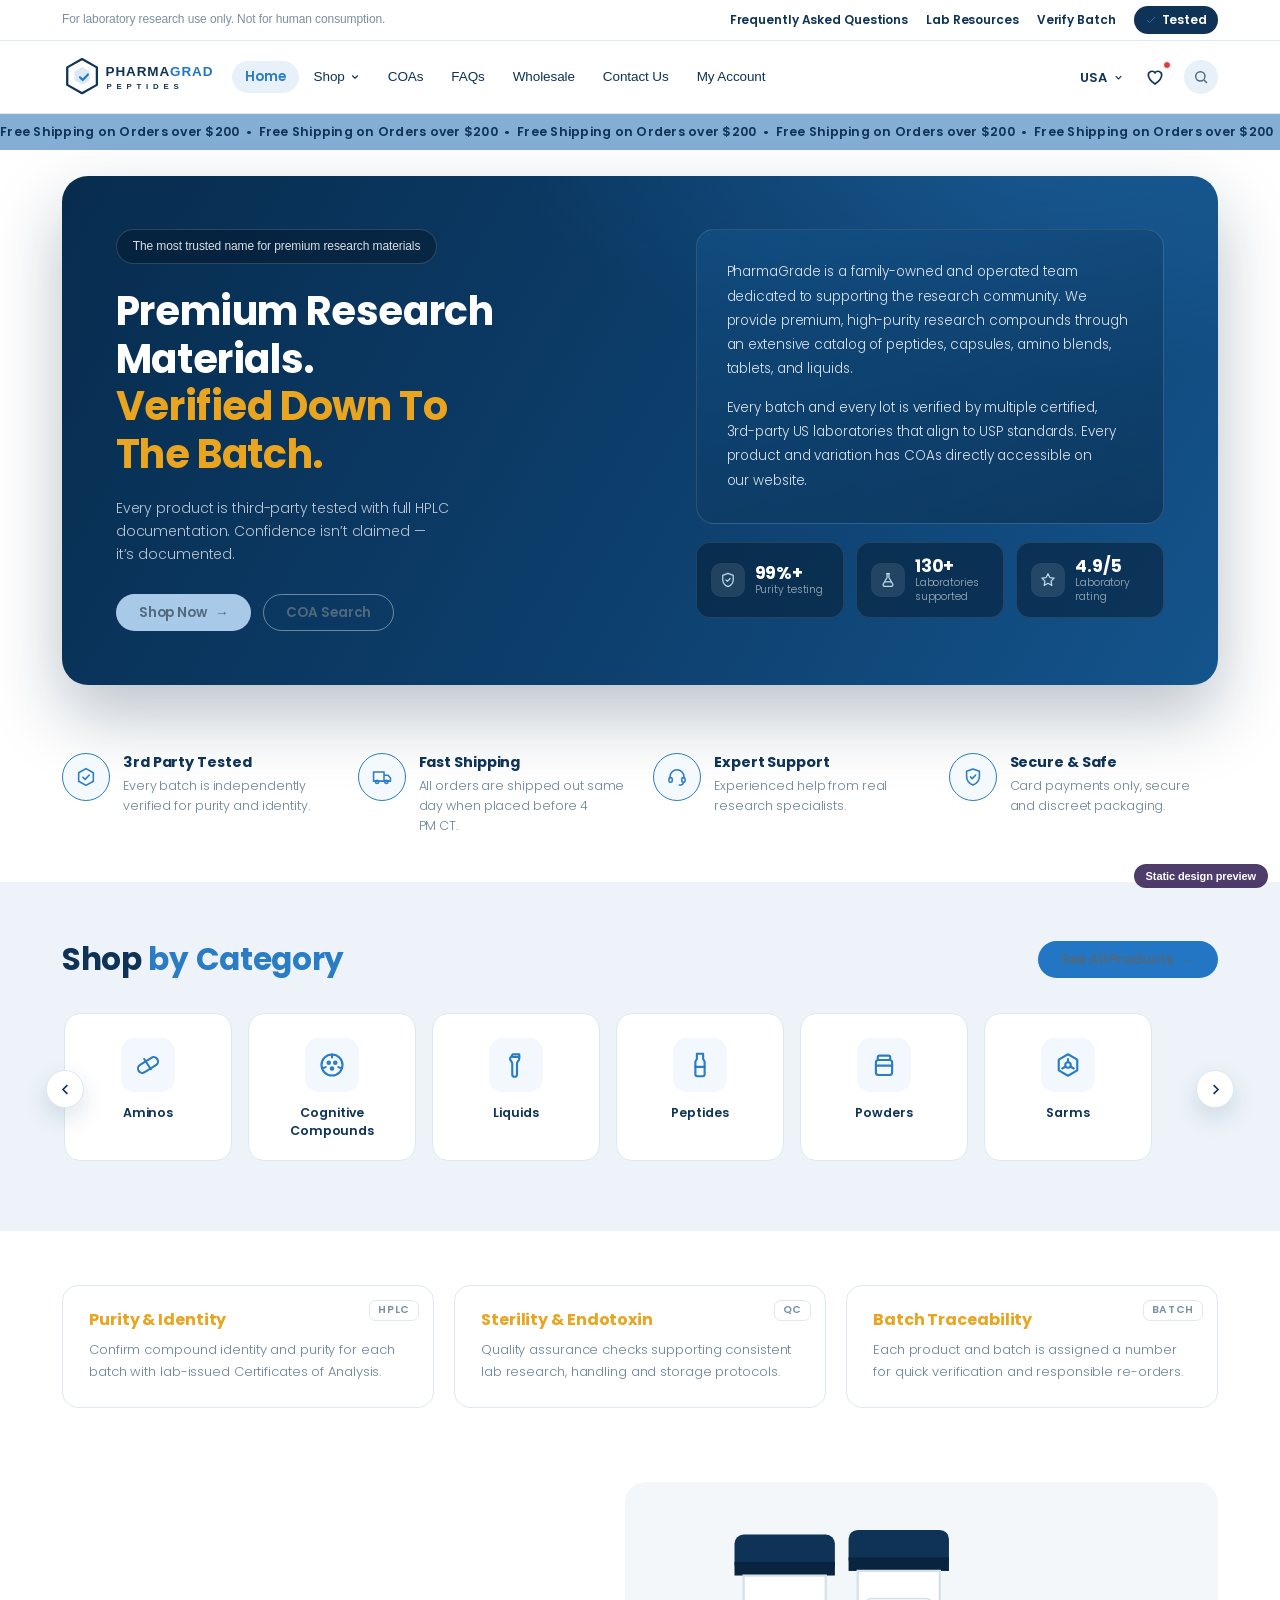
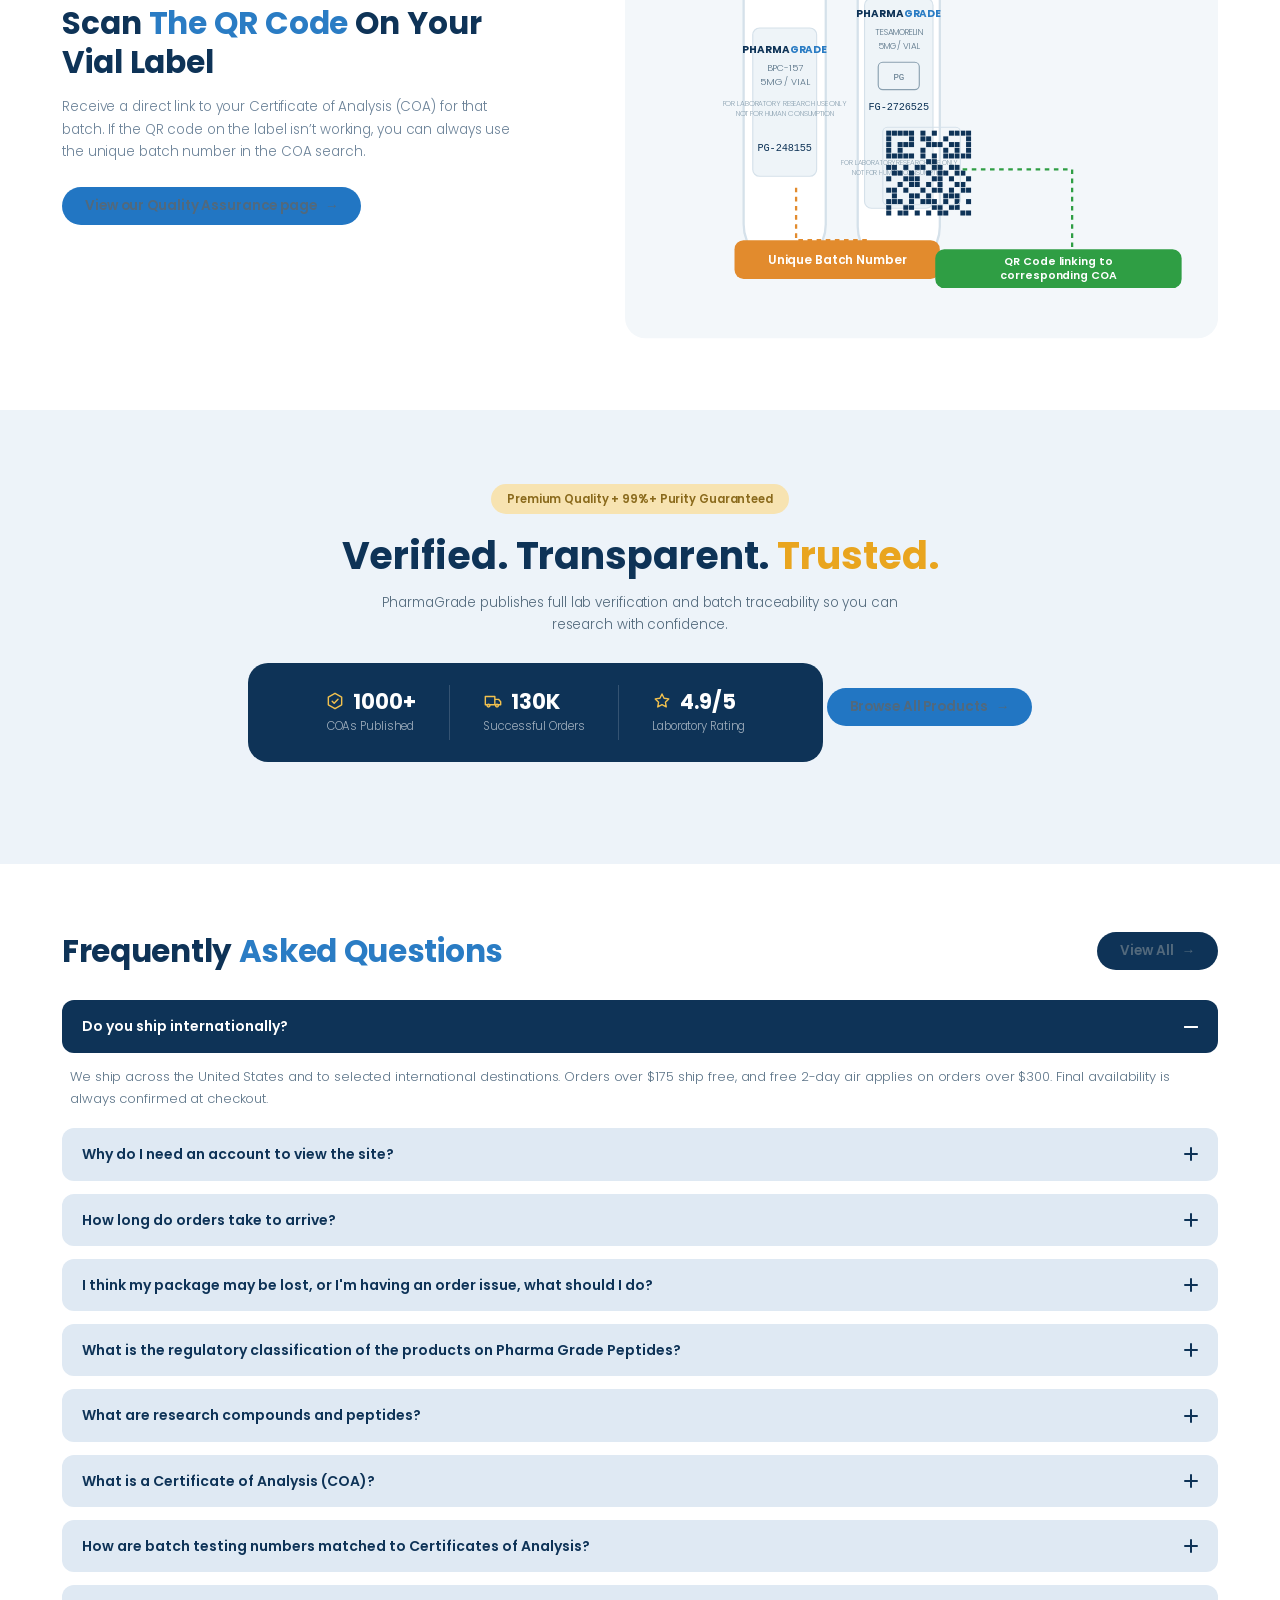
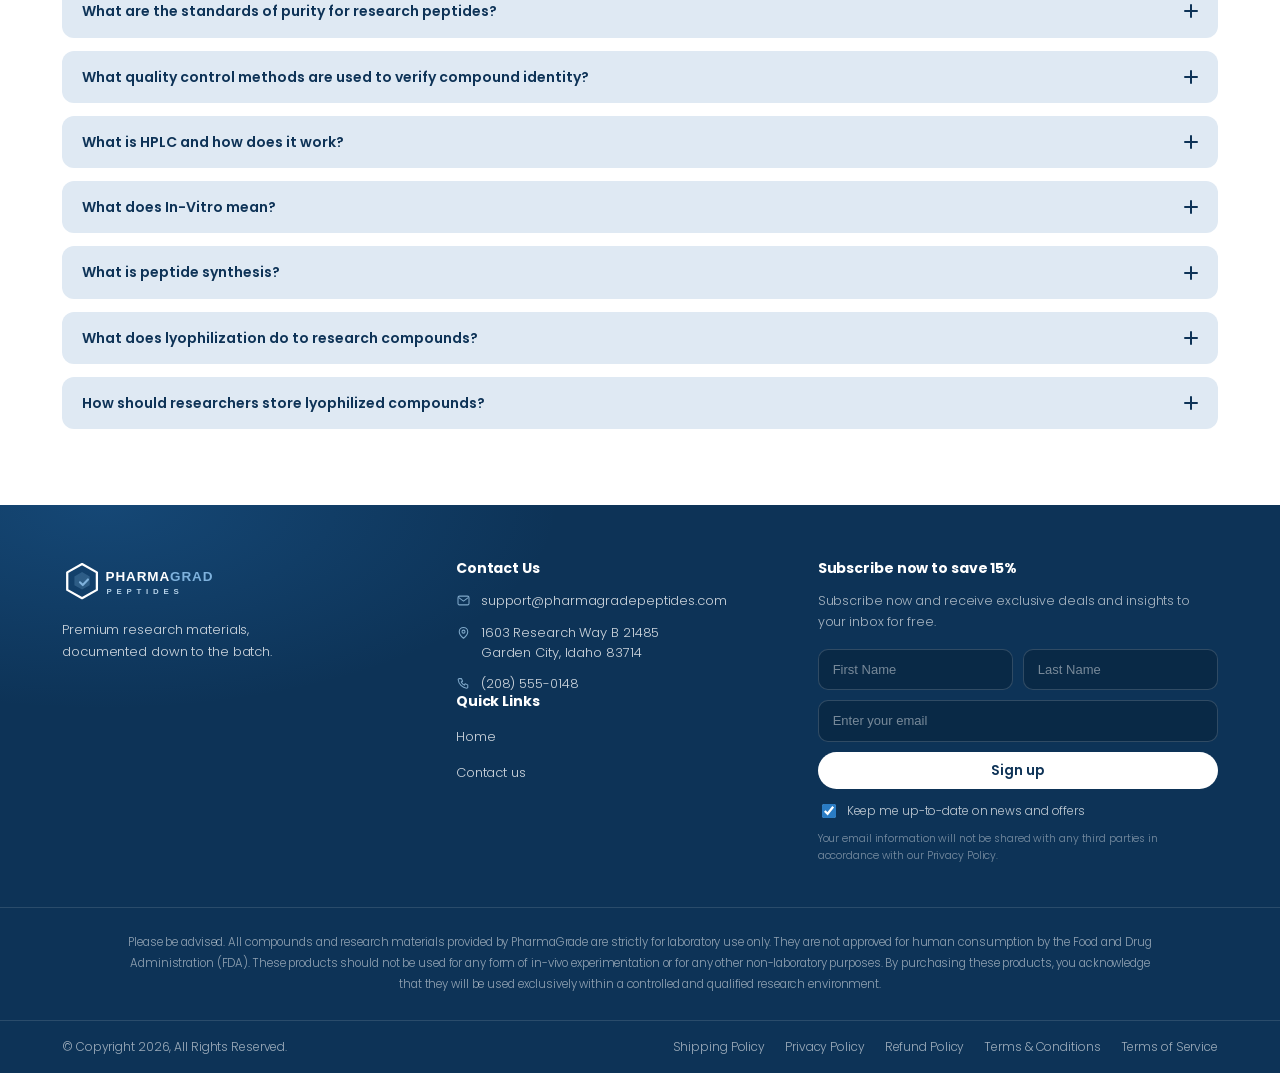
==== commit 29baeda3: "Fix asset paths" ====
--- a/landing.html
+++ b/landing.html
@@ -49,7 +49,7 @@
 /*# sourceURL=http://localhost:10399/wp-content/themes/twentytwentyfive/style.min.css */
 </style>
 <link rel='stylesheet' id='pgp-fonts-css' href='https://fonts.googleapis.com/css2?family=Poppins:ital,wght@0,300;0,400;0,500;0,600;0,700;0,800;1,400&#038;family=Montserrat:ital,wght@0,300;0,400;0,500;0,600;0,700;0,800;1,400&#038;display=swap' media='all' />
-<link rel='stylesheet' id='pgp-landing-css' href='assets/assets/css/landing.css' media='all' />
+<link rel='stylesheet' id='pgp-landing-css' href='assets/css/landing.css' media='all' />
 <link rel="https://api.w.org/" href="http://localhost:10399/wp-json/" />
 
 
@@ -102,7 +102,7 @@
 					</button>
 
 					<a class="pgp-logo" href="http://localhost:10399/">
-						<img decoding="async" src="assets/assets/img/logo.svg" alt="PharmaGrade Peptides" width="150" height="44">
+						<img decoding="async" src="assets/img/logo.svg" alt="PharmaGrade Peptides" width="150" height="44">
 					</a>
 
 					<nav class="pgp-nav" id="pgpNav" aria-label="Primary">
@@ -439,7 +439,7 @@
 			<footer class="pgp-footer">
 				<div class="pgp-container pgp-footer__grid">
 					<div class="pgp-footer__about">
-						<img decoding="async" src="assets/assets/img/logo-light.svg" alt="PharmaGrade Peptides" width="150" height="44">
+						<img decoding="async" src="assets/img/logo-light.svg" alt="PharmaGrade Peptides" width="150" height="44">
 						<p>Premium research materials, documented down to the batch.</p>
 					</div>
 					<div class="pgp-footer__col">
@@ -525,7 +525,7 @@
 					} );
 				} )();
 			</script>
-			<script id="pgp-landing-js" src="assets/assets/js/landing.js"></script>
+			<script id="pgp-landing-js" src="assets/js/landing.js"></script>
 <script id="wp-emoji-settings" type="application/json">
 {"baseUrl":"https://s.w.org/images/core/emoji/17.0.2/72x72/","ext":".png","svgUrl":"https://s.w.org/images/core/emoji/17.0.2/svg/","svgExt":".svg","source":{"concatemoji":"http://localhost:10399/wp-includes/js/wp-emoji-release.min.js?ver=7.1.2"}}
 </script>
--- a/assets/css/landing.css
+++ b/assets/css/landing.css
@@ -0,0 +1,648 @@
+/* =========================================================================
+   PharmaGrade Core — landing page styles (ModernAminos-style redesign)
+   Palette: deep navy #0e3357 / hero gradient #072c4e→#14548c ·
+   steel blue #2a7cc4 (buttons #2276c3) · gold #e9a51f ·
+   light section #edf3f9 · FAQ row #dfe9f3 · footer navy #0d3357
+   Type: Poppins
+   ========================================================================= */
+
+.pgp-site {
+	--navy: #0e3357;
+	--navy-deep: #08243f;
+	--hero-a: #072c4e;
+	--hero-b: #0d3f6d;
+	--hero-c: #14548c;
+	--blue: #2a7cc4;
+	--blue-btn: #2276c3;
+	--gold: #e9a51f;
+	--gold-soft: #f7e3b1;
+	--light: #edf3f9;
+	--row: #dfe9f3;
+	--border: #dfe8f0;
+	--body-c: #52697c;
+	--footer: #0d3357;
+	--container: 1200px;
+
+	font-family: "Poppins", sans-serif;
+	color: var(--body-c);
+	background: #fff;
+	line-height: 1.65;
+	font-size: 15px;
+	-webkit-font-smoothing: antialiased;
+}
+
+.pgp-site *, .pgp-site *::before, .pgp-site *::after { box-sizing: border-box; }
+.pgp-site img { max-width: 100%; height: auto; display: block; }
+.pgp-site a { color: inherit; text-decoration: none; }
+.pgp-site ul { margin: 0; padding: 0; list-style: none; }
+.pgp-site h1, .pgp-site h2, .pgp-site h3, .pgp-site h4 { color: var(--navy); font-weight: 700; line-height: 1.25; margin: 0; }
+.pgp-site p { margin: 0; }
+.pgp-site button { font-family: inherit; cursor: pointer; }
+.pgp-site input { font-family: inherit; }
+
+.pgp-container { max-width: var(--container); margin: 0 auto; padding: 0 22px; }
+
+/* ---------- Buttons ---------- */
+.pgp-btn {
+	display: inline-flex;
+	align-items: center;
+	justify-content: center;
+	gap: 8px;
+	border: 1.5px solid transparent;
+	border-radius: 999px;
+	padding: 11px 22px;
+	font: 600 13.5px/1 "Poppins", sans-serif;
+	transition: filter 0.16s ease, transform 0.16s ease, background 0.16s ease, border-color 0.16s ease;
+	white-space: nowrap;
+}
+.pgp-btn:hover { transform: translateY(-1px); }
+.pgp-arrow { font-weight: 600; }
+.pgp-btn--pill { background: var(--blue-btn); color: #fff; }
+.pgp-btn--pill:hover { filter: brightness(1.08); }
+.pgp-btn--navy { background: var(--navy); color: #fff; }
+.pgp-btn--navy:hover { filter: brightness(1.15); }
+.pgp-btn--sky { background: #a9c9e8; color: #0b2c4b; }
+.pgp-btn--sky:hover { filter: brightness(1.05); }
+.pgp-btn--ghost { background: transparent; border-color: rgba(255, 255, 255, 0.4); color: #fff; }
+.pgp-btn--ghost:hover { border-color: rgba(255, 255, 255, 0.75); }
+.pgp-btn--white { background: #fff; color: var(--navy); width: 100%; }
+.pgp-btn--white:hover { filter: brightness(0.96); }
+
+/* ---------- Top utility bar ---------- */
+.pgp-topbar { background: #fff; border-bottom: 1px solid var(--border); font-size: 12px; }
+.pgp-topbar__in { display: flex; align-items: center; justify-content: space-between; gap: 18px; min-height: 40px; }
+.pgp-topbar__note { color: #7c8fa0; font-weight: 500; }
+.pgp-topbar__links { display: flex; align-items: center; gap: 18px; }
+.pgp-topbar__links a { color: var(--navy); font-weight: 600; }
+.pgp-topbar__links a:hover { color: var(--blue); }
+.pgp-topbar__pill {
+	display: inline-flex;
+	align-items: center;
+	gap: 5px;
+	background: var(--navy);
+	color: #fff;
+	border-radius: 999px;
+	padding: 4px 11px;
+	font-weight: 600;
+}
+
+/* ---------- Header ---------- */
+.pgp-header {
+	position: sticky;
+	top: 0;
+	z-index: 50;
+	background: #fff;
+	border-bottom: 1px solid var(--border);
+	transition: box-shadow 0.2s ease;
+}
+.pgp-header.is-stuck { box-shadow: 0 10px 30px rgba(14, 51, 87, 0.1); }
+.pgp-header__in { display: flex; align-items: center; gap: 20px; min-height: 72px; }
+.pgp-logo { flex: 0 0 auto; display: inline-flex; }
+.pgp-burger {
+	display: none;
+	flex-direction: column;
+	gap: 5px;
+	background: transparent;
+	border: 0;
+	padding: 6px;
+}
+.pgp-burger span { width: 22px; height: 2.4px; border-radius: 2px; background: var(--navy); }
+.pgp-nav { flex: 1 1 auto; }
+.pgp-nav > ul { display: flex; align-items: center; gap: 2px; }
+.pgp-nav a {
+	display: inline-flex;
+	align-items: center;
+	gap: 5px;
+	padding: 9px 13px;
+	border-radius: 999px;
+	font: 500 13.5px/1 "Poppins", sans-serif;
+	color: var(--navy);
+	transition: color 0.15s ease, background 0.15s ease;
+}
+.pgp-nav > ul > li.is-active > a { background: #e8f1f9; color: var(--blue); font-weight: 600; }
+.pgp-nav a:hover { background: #f1f6fb; color: var(--blue); }
+.pgp-nav__has-sub { position: relative; }
+.pgp-nav__sub {
+	position: absolute;
+	top: calc(100% + 6px);
+	left: 8px;
+	min-width: 210px;
+	background: #fff;
+	border: 1px solid var(--border);
+	border-radius: 14px;
+	box-shadow: 0 18px 44px rgba(14, 51, 87, 0.14);
+	padding: 8px;
+	display: none;
+}
+.pgp-nav__has-sub:hover .pgp-nav__sub,
+.pgp-nav__has-sub.is-open .pgp-nav__sub { display: block; }
+.pgp-nav__sub a { display: block; padding: 9px 12px; border-radius: 10px; }
+.pgp-header__tools { display: flex; align-items: center; gap: 12px; margin-left: auto; }
+.pgp-region { position: relative; }
+.pgp-region__btn {
+	display: inline-flex;
+	align-items: center;
+	gap: 6px;
+	background: transparent;
+	border: 0;
+	color: var(--navy);
+	font: 600 13px/1 "Poppins", sans-serif;
+	padding: 8px 2px;
+}
+.pgp-region__menu {
+	position: absolute;
+	top: calc(100% + 6px);
+	right: 0;
+	z-index: 60;
+	min-width: 140px;
+	background: #fff;
+	border: 1px solid var(--border);
+	border-radius: 12px;
+	box-shadow: 0 18px 44px rgba(14, 51, 87, 0.14);
+	padding: 6px;
+	display: none;
+}
+.pgp-region.is-open .pgp-region__menu { display: block; }
+.pgp-region__menu li { padding: 8px 12px; border-radius: 8px; font-weight: 500; cursor: pointer; color: var(--navy); }
+.pgp-region__menu li:hover { background: var(--light); }
+.pgp-wishlist { position: relative; display: grid; place-items: center; width: 34px; height: 34px; }
+.pgp-wishlist i {
+	position: absolute;
+	top: 1px;
+	right: 1px;
+	width: 8px;
+	height: 8px;
+	border-radius: 999px;
+	background: #e23b3b;
+	border: 1.5px solid #fff;
+}
+.pgp-searchbtn {
+	display: grid;
+	place-items: center;
+	width: 34px;
+	height: 34px;
+	border-radius: 999px;
+	background: #e8f1f9;
+	color: var(--blue);
+	transition: background 0.15s ease;
+}
+.pgp-searchbtn:hover { background: #d8e9f6; }
+
+/* ---------- Marquee ---------- */
+.pgp-marquee {
+	background: #85aed4;
+	color: #0e3357;
+	overflow: hidden;
+	padding: 9px 0;
+}
+.pgp-marquee__track { display: flex; width: max-content; animation: pgp-marquee 30s linear infinite; }
+.pgp-marquee__track span {
+	white-space: nowrap;
+	font: 600 12.5px/1.4 "Poppins", sans-serif;
+	letter-spacing: 0.02em;
+}
+@keyframes pgp-marquee { from { transform: translateX(0); } to { transform: translateX(-50%); } }
+
+/* ---------- Hero ---------- */
+.pgp-hero { padding: 26px 0; }
+.pgp-hero__panel {
+	background:
+		radial-gradient(900px 420px at 85% -10%, rgba(42, 124, 196, 0.35), transparent 60%),
+		linear-gradient(120deg, var(--hero-a) 0%, var(--hero-b) 55%, var(--hero-c) 100%);
+	border-radius: 26px;
+	padding: clamp(30px, 4.2vw, 58px);
+	box-shadow: 0 30px 70px rgba(8, 36, 63, 0.28);
+}
+.pgp-hero__grid {
+	display: grid;
+	grid-template-columns: minmax(0, 1.06fr) minmax(0, 0.94fr);
+	gap: clamp(26px, 4vw, 56px);
+	align-items: stretch;
+}
+.pgp-hero__badge {
+	display: inline-block;
+	background: rgba(4, 22, 38, 0.45);
+	border: 1px solid rgba(255, 255, 255, 0.16);
+	color: rgba(255, 255, 255, 0.85);
+	border-radius: 999px;
+	padding: 8px 16px;
+	font: 500 12px/1.4 "Poppins", sans-serif;
+	margin-bottom: 24px;
+}
+.pgp-hero__copy h1 {
+	color: #fff;
+	font-size: clamp(29px, 3.1vw, 42px);
+	line-height: 1.2;
+	letter-spacing: -0.01em;
+	margin-bottom: 18px;
+	font-weight: 700;
+}
+.pgp-hero__copy h1 em { font-style: normal; color: var(--gold); display: block; }
+.pgp-hero__copy > p {
+	color: rgba(255, 255, 255, 0.72);
+	font-size: 14px;
+	max-width: 430px;
+	margin-bottom: 28px;
+}
+.pgp-hero__cta { display: flex; flex-wrap: wrap; gap: 12px; }
+.pgp-hero__side { display: flex; flex-direction: column; gap: 18px; }
+.pgp-hero__about {
+	background: linear-gradient(160deg, rgba(20, 84, 140, 0.55), rgba(10, 46, 78, 0.65));
+	border: 1px solid rgba(255, 255, 255, 0.13);
+	border-radius: 18px;
+	padding: clamp(20px, 2.4vw, 30px);
+	display: flex;
+	flex-direction: column;
+	gap: 14px;
+}
+.pgp-hero__about p {
+	color: rgba(255, 255, 255, 0.85);
+	font-size: 13.5px;
+	line-height: 1.8;
+}
+.pgp-hero__stats { display: grid; grid-template-columns: repeat(3, minmax(0, 1fr)); gap: 12px; }
+.pgp-hero__stat {
+	display: flex;
+	align-items: center;
+	gap: 10px;
+	background: rgba(6, 30, 52, 0.55);
+	border: 1px solid rgba(255, 255, 255, 0.1);
+	border-radius: 14px;
+	padding: 13px 14px;
+}
+.pgp-hero__staticon {
+	flex: 0 0 auto;
+	display: grid;
+	place-items: center;
+	width: 34px;
+	height: 34px;
+	border-radius: 10px;
+	background: rgba(255, 255, 255, 0.1);
+}
+.pgp-hero__staticon svg { stroke: #bcd8ef; }
+.pgp-hero__stat b { display: block; color: #fff; font-size: 17px; font-weight: 700; line-height: 1.2; }
+.pgp-hero__stat small { display: block; color: rgba(255, 255, 255, 0.6); font-size: 10.5px; line-height: 1.3; }
+
+/* ---------- Feature strip ---------- */
+.pgp-feats { padding: 42px 0 46px; }
+.pgp-feats__grid { display: grid; grid-template-columns: repeat(4, minmax(0, 1fr)); gap: 26px; }
+.pgp-feat { display: flex; gap: 13px; align-items: flex-start; }
+.pgp-feat__icon {
+	flex: 0 0 auto;
+	display: grid;
+	place-items: center;
+	width: 48px;
+	height: 48px;
+	border-radius: 999px;
+	border: 1.6px solid var(--blue);
+	background: #f4f9fd;
+}
+.pgp-feat h3 { font-size: 14.5px; font-weight: 700; margin-bottom: 5px; }
+.pgp-feat p { font-size: 12.5px; line-height: 1.6; color: #6b8298; }
+
+/* ---------- Section head ---------- */
+.pgp-sechead {
+	display: flex;
+	align-items: center;
+	justify-content: space-between;
+	gap: 20px;
+	margin-bottom: 30px;
+}
+.pgp-sechead h2 { font-size: clamp(24px, 2.6vw, 31px); font-weight: 700; letter-spacing: -0.01em; }
+.pgp-sechead h2 span { color: var(--blue); }
+.pgp-faq .pgp-sechead h2 span { color: var(--blue); }
+
+/* ---------- Categories ---------- */
+.pgp-cats { background: var(--light); padding: 58px 0 62px; }
+.pgp-carousel { position: relative; }
+.pgp-carousel__track {
+	display: flex;
+	gap: 16px;
+	overflow-x: auto;
+	scroll-snap-type: x mandatory;
+	scroll-behavior: smooth;
+	padding: 4px 2px 8px;
+	scrollbar-width: none;
+}
+.pgp-carousel__track::-webkit-scrollbar { display: none; }
+.pgp-cat {
+	flex: 0 0 168px;
+	scroll-snap-align: start;
+	background: #fff;
+	border: 1px solid var(--border);
+	border-radius: 16px;
+	padding: 24px 14px 20px;
+	display: flex;
+	flex-direction: column;
+	align-items: center;
+	gap: 12px;
+	text-align: center;
+	transition: transform 0.16s ease, box-shadow 0.16s ease;
+}
+.pgp-cat:hover { transform: translateY(-3px); box-shadow: 0 16px 34px rgba(14, 51, 87, 0.12); }
+.pgp-cat__icon {
+	display: grid;
+	place-items: center;
+	width: 54px;
+	height: 54px;
+	border-radius: 14px;
+	background: #f2f8fd;
+}
+.pgp-cat__name { font: 600 12.5px/1.45 "Poppins", sans-serif; color: var(--navy); }
+.pgp-carousel__arrow {
+	position: absolute;
+	top: 50%;
+	z-index: 5;
+	transform: translateY(-50%);
+	width: 38px;
+	height: 38px;
+	border-radius: 999px;
+	border: 1px solid var(--border);
+	background: #fff;
+	color: var(--navy);
+	display: grid;
+	place-items: center;
+	box-shadow: 0 10px 24px rgba(14, 51, 87, 0.14);
+	transition: background 0.15s ease, color 0.15s ease;
+}
+.pgp-carousel__arrow:hover { background: var(--blue-btn); border-color: var(--blue-btn); color: #fff; }
+.pgp-carousel__arrow--prev { left: -16px; }
+.pgp-carousel__arrow--next { right: -16px; }
+
+/* ---------- Assurance cards ---------- */
+.pgp-assure { padding: 54px 0 20px; }
+.pgp-assure__grid { display: grid; grid-template-columns: repeat(3, minmax(0, 1fr)); gap: 20px; }
+.pgp-assure__card {
+	position: relative;
+	border: 1px solid var(--border);
+	border-radius: 16px;
+	padding: 24px 26px;
+	background: #fff;
+	transition: box-shadow 0.16s ease;
+}
+.pgp-assure__card:hover { box-shadow: 0 16px 36px rgba(14, 51, 87, 0.08); }
+.pgp-assure__chip {
+	position: absolute;
+	top: 14px;
+	right: 14px;
+	border: 1px solid var(--border);
+	border-radius: 7px;
+	padding: 3px 8px;
+	font: 600 10.5px/1.2 "Poppins", sans-serif;
+	letter-spacing: 0.06em;
+	text-transform: uppercase;
+	color: #7c92a4;
+}
+.pgp-assure__card h3 { color: var(--gold); font-size: 16px; font-weight: 700; margin-bottom: 9px; }
+.pgp-assure__card p { font-size: 13px; line-height: 1.7; color: #6b8298; }
+
+/* ---------- QR section ---------- */
+.pgp-qr { padding: 54px 0 64px; }
+.pgp-qr__grid {
+	display: grid;
+	grid-template-columns: minmax(0, 0.92fr) minmax(0, 1.08fr);
+	gap: clamp(28px, 4.5vw, 64px);
+	align-items: center;
+}
+.pgp-qr__copy h2 { font-size: clamp(24px, 2.6vw, 31px); margin-bottom: 15px; }
+.pgp-qr__copy h2 span { color: var(--blue); }
+.pgp-qr__copy p { font-size: 13.5px; max-width: 470px; margin-bottom: 24px; color: #6b8298; }
+.pgp-qr__art svg { width: 100%; height: auto; border-radius: 18px; }
+
+/* ---------- Verified / Transparent / Trusted ---------- */
+.pgp-vtt {
+	background: var(--light);
+	padding: 74px 0;
+	text-align: center;
+}
+.pgp-vtt__pill {
+	display: inline-block;
+	background: var(--gold-soft);
+	color: #8a6a1c;
+	border-radius: 999px;
+	padding: 7px 16px;
+	font: 600 11.5px/1.4 "Poppins", sans-serif;
+	margin-bottom: 18px;
+}
+.pgp-vtt h2 { font-size: clamp(28px, 3.2vw, 38px); margin-bottom: 12px; }
+.pgp-vtt h2 em { font-style: normal; color: var(--gold); }
+.pgp-vtt > .pgp-container > p { max-width: 540px; margin: 0 auto 26px; font-size: 13.5px; }
+.pgp-vtt__card {
+	display: inline-flex;
+	flex-wrap: wrap;
+	justify-content: center;
+	background: var(--navy);
+	border-radius: 20px;
+	padding: 22px clamp(18px, 3.5vw, 44px);
+	margin-bottom: 28px;
+}
+.pgp-vtt__card > div { padding: 4px clamp(16px, 2.6vw, 34px); }
+.pgp-vtt__card > div + div { border-left: 1px solid rgba(255, 255, 255, 0.16); }
+.pgp-vtt__card b {
+	display: flex;
+	align-items: center;
+	gap: 8px;
+	color: #fff;
+	font-size: 21px;
+	font-weight: 700;
+	line-height: 1.2;
+}
+.pgp-vtt__card b svg { stroke: #f2c14e; }
+.pgp-vtt__card small { display: block; color: rgba(255, 255, 255, 0.62); font-size: 11.5px; margin-top: 3px; }
+
+/* ---------- FAQ ---------- */
+.pgp-faq { padding: 68px 0 76px; }
+.pgp-faq__list { display: flex; flex-direction: column; gap: 13px; }
+.pgp-faq__item { border-radius: 12px; }
+.pgp-faq__q {
+	width: 100%;
+	display: flex;
+	align-items: center;
+	justify-content: space-between;
+	gap: 18px;
+	background: var(--row);
+	border: 0;
+	border-radius: 12px;
+	text-align: left;
+	padding: 16px 20px;
+	font: 600 14px/1.45 "Poppins", sans-serif;
+	color: var(--navy);
+	transition: background 0.18s ease, color 0.18s ease;
+}
+.pgp-faq__q:hover { background: #d3e2ef; }
+.pgp-faq__item.is-open .pgp-faq__q { background: var(--navy); color: #fff; }
+.pgp-faq__icon {
+	position: relative;
+	flex: 0 0 auto;
+	width: 14px;
+	height: 14px;
+}
+.pgp-faq__icon i {
+	position: absolute;
+	top: 50%;
+	left: 0;
+	width: 14px;
+	height: 2px;
+	border-radius: 2px;
+	background: currentColor;
+	transform: translateY(-50%);
+	transition: transform 0.2s ease;
+}
+.pgp-faq__icon i:last-child { transform: translateY(-50%) rotate(90deg); }
+.pgp-faq__item.is-open .pgp-faq__icon i:last-child { transform: translateY(-50%) rotate(0deg); }
+.pgp-faq__a {
+	max-height: 0;
+	overflow: hidden;
+	transition: max-height 0.28s ease;
+}
+.pgp-faq__item.is-open .pgp-faq__a { max-height: 220px; }
+.pgp-faq__a p { padding: 13px 8px 4px; font-size: 13px; line-height: 1.75; color: #5c7488; }
+
+/* ---------- Footer ---------- */
+.pgp-footer {
+	background:
+		radial-gradient(760px 340px at 8% 0%, rgba(42, 124, 196, 0.28), transparent 60%),
+		var(--footer);
+	color: rgba(255, 255, 255, 0.8);
+	padding-top: 56px;
+}
+.pgp-footer__grid {
+	display: grid;
+	grid-template-columns: 1.05fr 0.95fr 1.25fr;
+	gap: clamp(30px, 4.5vw, 64px);
+	padding-bottom: 42px;
+}
+.pgp-footer__about p { margin-top: 16px; font-size: 13px; max-width: 250px; line-height: 1.7; }
+.pgp-footer h4 {
+	color: #fff;
+	font: 700 14px/1 "Poppins", sans-serif;
+	margin-bottom: 16px;
+}
+.pgp-footer__h4 { margin-top: 24px; }
+.pgp-footer__contact, .pgp-footer__links { display: flex; flex-direction: column; gap: 11px; }
+.pgp-footer__contact li { display: flex; gap: 10px; font-size: 13px; line-height: 1.55; }
+.pgp-footer__contact svg { flex: 0 0 auto; stroke: #7fa8c9; margin-top: 2px; }
+.pgp-footer__contact a:hover, .pgp-footer__links a:hover { color: #fff; }
+.pgp-footer__links a { font-size: 13px; }
+.pgp-footer__col--wide > p.pgp-footer__sub { font-size: 12.5px; color: rgba(255, 255, 255, 0.65); margin-bottom: 16px; }
+.pgp-subscribe { display: flex; flex-direction: column; gap: 10px; }
+.pgp-subscribe__row { display: grid; grid-template-columns: 1fr 1fr; gap: 10px; }
+.pgp-subscribe input[type="text"],
+.pgp-subscribe input[type="email"] {
+	width: 100%;
+	border: 1px solid rgba(255, 255, 255, 0.16);
+	background: rgba(6, 30, 52, 0.45);
+	color: #fff;
+	border-radius: 10px;
+	padding: 12px 14px;
+	font: 400 13px/1.2 "Poppins", sans-serif;
+	outline: 0;
+}
+.pgp-subscribe input::placeholder { color: rgba(255, 255, 255, 0.45); }
+.pgp-subscribe input:focus { border-color: #7fb2dd; }
+.pgp-subscribe__check {
+	display: flex;
+	align-items: center;
+	gap: 8px;
+	font-size: 12px;
+	color: rgba(255, 255, 255, 0.75);
+	cursor: pointer;
+	margin-top: 2px;
+}
+.pgp-subscribe__check input { width: 14px; height: 14px; accent-color: var(--blue); }
+.pgp-subscribe__note { font-size: 10.5px; color: rgba(255, 255, 255, 0.45); line-height: 1.6; }
+.pgp-footer__legal { border-top: 1px solid rgba(255, 255, 255, 0.12); padding: 24px 0; }
+.pgp-footer__legal p {
+	text-align: center;
+	font-size: 11.5px;
+	line-height: 1.85;
+	color: rgba(255, 255, 255, 0.55);
+	max-width: 1040px;
+	margin: 0 auto;
+}
+.pgp-footer__bottom { border-top: 1px solid rgba(255, 255, 255, 0.12); padding: 16px 0; }
+.pgp-footer__bottom-in {
+	display: flex;
+	align-items: center;
+	justify-content: space-between;
+	gap: 16px;
+	flex-wrap: wrap;
+	font-size: 12px;
+	color: rgba(255, 255, 255, 0.6);
+}
+.pgp-footer__bottom ul { display: flex; flex-wrap: wrap; gap: 20px; }
+.pgp-footer__bottom a:hover { color: #fff; }
+
+/* ---------- Toast ---------- */
+.pgp-toast {
+	position: fixed;
+	right: 22px;
+	bottom: 22px;
+	z-index: 90;
+	background: var(--navy);
+	color: #fff;
+	border-radius: 12px;
+	box-shadow: 0 22px 48px rgba(8, 36, 63, 0.3);
+	padding: 14px 20px;
+	font: 500 14px/1.4 "Poppins", sans-serif;
+	max-width: 320px;
+}
+.pgp-toast[hidden] { display: none; }
+
+/* =========================================================================
+   Responsive
+   ========================================================================= */
+
+@media (max-width: 1080px) {
+	.pgp-feats__grid { grid-template-columns: repeat(2, minmax(0, 1fr)); }
+	.pgp-hero__grid { grid-template-columns: 1fr; }
+	.pgp-qr__grid { grid-template-columns: 1fr; }
+	.pgp-assure__grid { grid-template-columns: 1fr; }
+	.pgp-footer__grid { grid-template-columns: 1fr 1fr; }
+}
+
+@media (max-width: 880px) {
+	.pgp-nav {
+		position: fixed;
+		inset: 0 26% 0 0;
+		z-index: 80;
+		background: #fff;
+		box-shadow: 0 22px 48px rgba(14, 51, 87, 0.2);
+		padding: 84px 20px 30px;
+		transform: translateX(-102%);
+		transition: transform 0.24s ease;
+		overflow-y: auto;
+	}
+	.pgp-nav.is-open { transform: none; }
+	.pgp-nav > ul { flex-direction: column; align-items: stretch; gap: 2px; }
+	.pgp-nav a { padding: 12px 12px; font-size: 15px; }
+	.pgp-nav__sub {
+		position: static;
+		display: none;
+		box-shadow: none;
+		border: 0;
+		border-left: 2px solid var(--border);
+		border-radius: 0;
+		margin: 0 0 6px 14px;
+		padding: 0 0 0 8px;
+	}
+	.pgp-nav__has-sub.is-open .pgp-nav__sub { display: block; }
+	.pgp-burger { display: flex; }
+	.pgp-nav-backdrop { position: fixed; inset: 0; z-index: 70; background: rgba(8, 36, 63, 0.45); }
+	.pgp-topbar__note { display: none; }
+	.pgp-topbar__in { justify-content: flex-end; }
+	.pgp-sechead { flex-direction: column; align-items: flex-start; gap: 14px; }
+}
+
+@media (max-width: 560px) {
+	.pgp-feats__grid { grid-template-columns: 1fr; }
+	.pgp-hero__stats { grid-template-columns: 1fr; }
+	.pgp-hero__panel { border-radius: 20px; }
+	.pgp-cat { flex-basis: 148px; }
+	.pgp-subscribe__row { grid-template-columns: 1fr; }
+	.pgp-footer__grid { grid-template-columns: 1fr; }
+	.pgp-vtt__card { flex-direction: column; gap: 10px; }
+	.pgp-vtt__card > div + div { border-left: 0; border-top: 1px solid rgba(255, 255, 255, 0.16); padding-top: 14px; }
+	.pgp-hero__cta .pgp-btn { width: 100%; }
+	.pgp-footer__bottom-in { justify-content: center; text-align: center; }
+}
